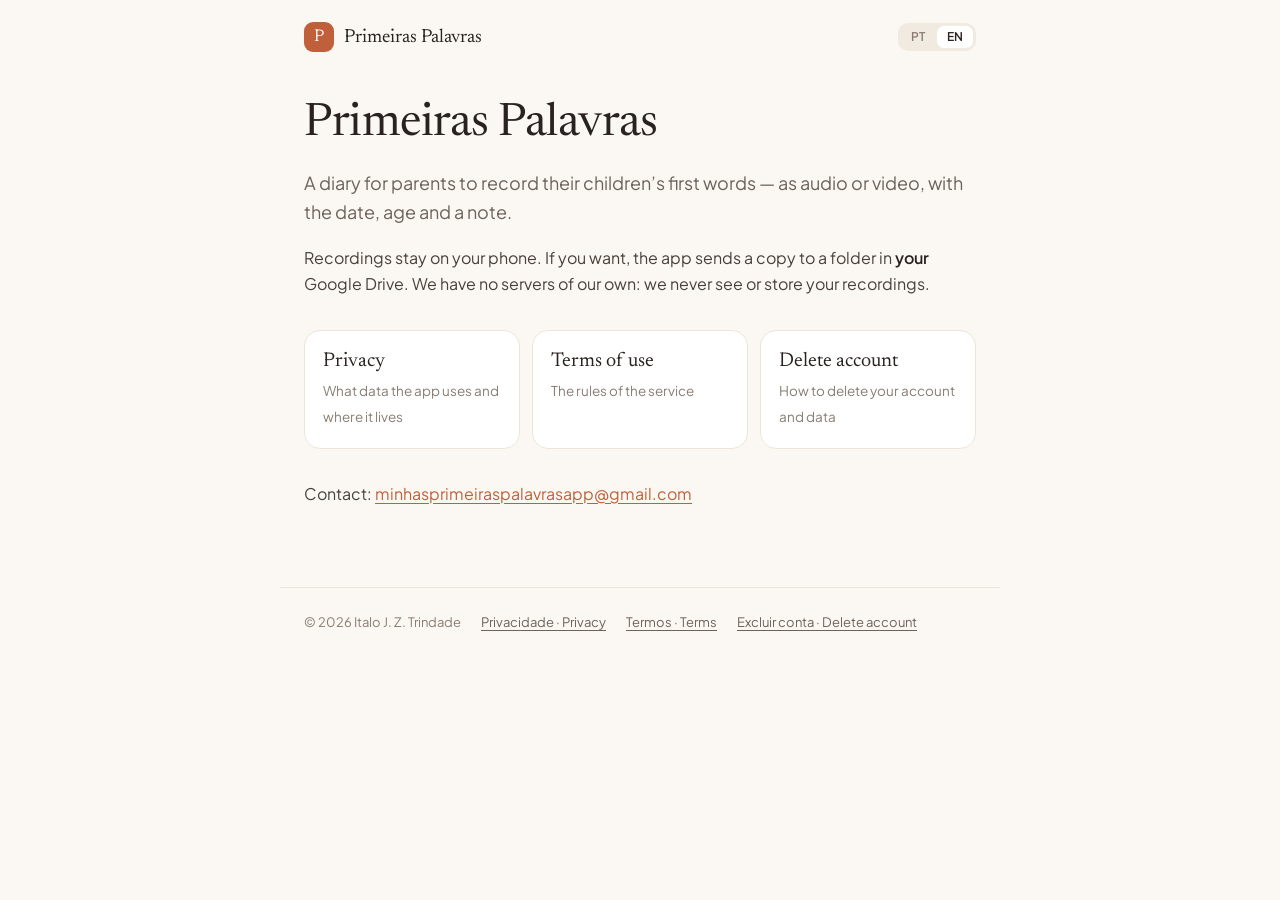
==== index.html @ 88c49930 "Add files via upload" ====
<!doctype html>
<html lang="pt-BR">
<head>
<meta charset="utf-8">
<meta name="viewport" content="width=device-width, initial-scale=1">
<title>Primeiras Palavras</title>
<meta name="description" content="Grave e guarde as primeiras palavras do seu filho, com áudio e vídeo, no seu próprio Google Drive.">
<link rel="stylesheet" href="style.css">
</head>
<body>
<header class="top">
  <a class="brand" href="./"><span class="mark">P</span>Primeiras Palavras</a>
  <div class="lang"><button data-l="pt">PT</button><button data-l="en">EN</button></div>
</header>

<main>
  <div lang="pt-BR">
    <h1>Primeiras Palavras</h1>
    <p class="lead">Um diário para pais gravarem as primeiras palavras dos filhos — em áudio ou vídeo, com a data, a idade e uma observação.</p>
    <p>As gravações ficam no seu celular. Se quiser, o app envia uma cópia para uma pasta no <strong>seu</strong> Google Drive. Não temos servidor próprio: nunca vemos nem guardamos suas gravações.</p>
    <div class="cards">
      <a href="privacidade.html"><b>Privacidade</b><span>Que dados o app usa e onde eles ficam</span></a>
      <a href="termos.html"><b>Termos de uso</b><span>As regras do serviço</span></a>
      <a href="excluir-conta.html"><b>Excluir conta</b><span>Como apagar sua conta e seus dados</span></a>
    </div>
    <p>Contato: <a data-fill="email"></a></p>
  </div>

  <div lang="en">
    <h1>Primeiras Palavras</h1>
    <p class="lead">A diary for parents to record their children’s first words — as audio or video, with the date, age and a note.</p>
    <p>Recordings stay on your phone. If you want, the app sends a copy to a folder in <strong>your</strong> Google Drive. We have no servers of our own: we never see or store your recordings.</p>
    <div class="cards">
      <a href="privacidade.html"><b>Privacy</b><span>What data the app uses and where it lives</span></a>
      <a href="termos.html"><b>Terms of use</b><span>The rules of the service</span></a>
      <a href="excluir-conta.html"><b>Delete account</b><span>How to delete your account and data</span></a>
    </div>
    <p>Contact: <a data-fill="email"></a></p>
  </div>
</main>

<footer>
  <span>© 2026 <span data-fill="owner"></span></span>
  <a href="privacidade.html">Privacidade · Privacy</a>
  <a href="termos.html">Termos · Terms</a>
  <a href="excluir-conta.html">Excluir conta · Delete account</a>
</footer>
<script src="site.js"></script>
</body>
</html>
---- style.css ----
@import url('https://fonts.googleapis.com/css2?family=Newsreader:ital,opsz,wght@0,6..72,400;1,6..72,400&family=Plus+Jakarta+Sans:wght@400;600&display=swap');

:root {
  --bg: #FBF8F4; --surface: #fff; --sunken: #F1EAE1; --line: #EDE5DA;
  --ink: #2A2220; --ink2: #4A403B; --muted: #6E625B; --faint: #8A7C73;
  --accent: #C0603A; --red: #B4462C;
}
* { box-sizing: border-box; }
html { -webkit-text-size-adjust: 100%; }
body { margin: 0; background: var(--bg); color: var(--ink2);
  font: 16px/1.65 'Plus Jakarta Sans', system-ui, sans-serif; }
a { color: var(--accent); text-underline-offset: 3px; }
a:hover { color: var(--ink); }

body[data-lang="pt"] [lang="en"], body[data-lang="en"] [lang="pt-BR"] { display: none; }

.top { max-width: 720px; margin: 0 auto; padding: 22px 24px 0;
  display: flex; align-items: center; justify-content: space-between; gap: 16px; }
.brand { display: flex; align-items: center; gap: 10px; text-decoration: none; color: var(--ink);
  font: 400 19px/1 'Newsreader', serif; }
.mark { width: 30px; height: 30px; border-radius: 9px; background: var(--accent); color: var(--bg);
  display: grid; place-items: center; font: 400 17px/1 'Newsreader', serif; }
.lang { display: flex; gap: 2px; padding: 3px; border-radius: 10px; background: var(--sunken); }
.lang button { border: 0; background: none; padding: 5px 10px; border-radius: 7px; cursor: pointer;
  font: 600 12px/1 'Plus Jakarta Sans', sans-serif; color: var(--faint); }
.lang button[aria-pressed="true"] { background: var(--surface); color: var(--ink); }

main { max-width: 720px; margin: 0 auto; padding: 48px 24px 64px; }
h1 { font: 400 clamp(34px, 6vw, 46px)/1.08 'Newsreader', serif; color: var(--ink);
  letter-spacing: -0.01em; margin: 0 0 12px; text-wrap: balance; }
.meta { color: var(--faint); font-size: 13px; margin: 0 0 36px; }
h2 { font: 400 25px/1.25 'Newsreader', serif; color: var(--ink); margin: 44px 0 10px; }
h3 { font-weight: 600; font-size: 15px; color: var(--ink); margin: 24px 0 6px; }
p, li { text-wrap: pretty; }
ul, ol { padding-left: 22px; }
li { margin: 6px 0; }
strong { color: var(--ink); font-weight: 600; }
.lead { font-size: 18px; color: var(--muted); }

.box { background: var(--surface); border: 1px solid var(--line); border-radius: 18px;
  padding: 20px 22px; margin: 24px 0; }
.box > :first-child { margin-top: 0; } .box > :last-child { margin-bottom: 0; }
.box.warn { border-color: rgba(180,70,44,.25); }
.box.warn strong { color: var(--red); }
table { width: 100%; border-collapse: collapse; font-size: 14.5px; margin: 16px 0; }
th, td { text-align: left; vertical-align: top; padding: 10px 12px 10px 0; border-bottom: 1px solid var(--line); }
th { font-weight: 600; color: var(--ink); font-size: 12px; letter-spacing: .06em; text-transform: uppercase; }
code { font-size: 13.5px; background: var(--sunken); padding: 1px 6px; border-radius: 5px; }

.cards { display: grid; grid-template-columns: repeat(auto-fit, minmax(200px, 1fr)); gap: 12px; margin: 32px 0; }
.cards a { display: block; text-decoration: none; background: var(--surface); border: 1px solid var(--line);
  border-radius: 16px; padding: 18px; color: var(--ink2); }
.cards a:hover { border-color: var(--accent); }
.cards b { display: block; font: 400 20px/1.2 'Newsreader', serif; color: var(--ink); margin-bottom: 4px; }
.cards span { font-size: 13.5px; color: var(--faint); }

footer { max-width: 720px; margin: 0 auto; padding: 24px 24px 48px; border-top: 1px solid var(--line);
  display: flex; flex-wrap: wrap; gap: 8px 20px; font-size: 13px; color: var(--faint); }
footer a { color: var(--muted); }
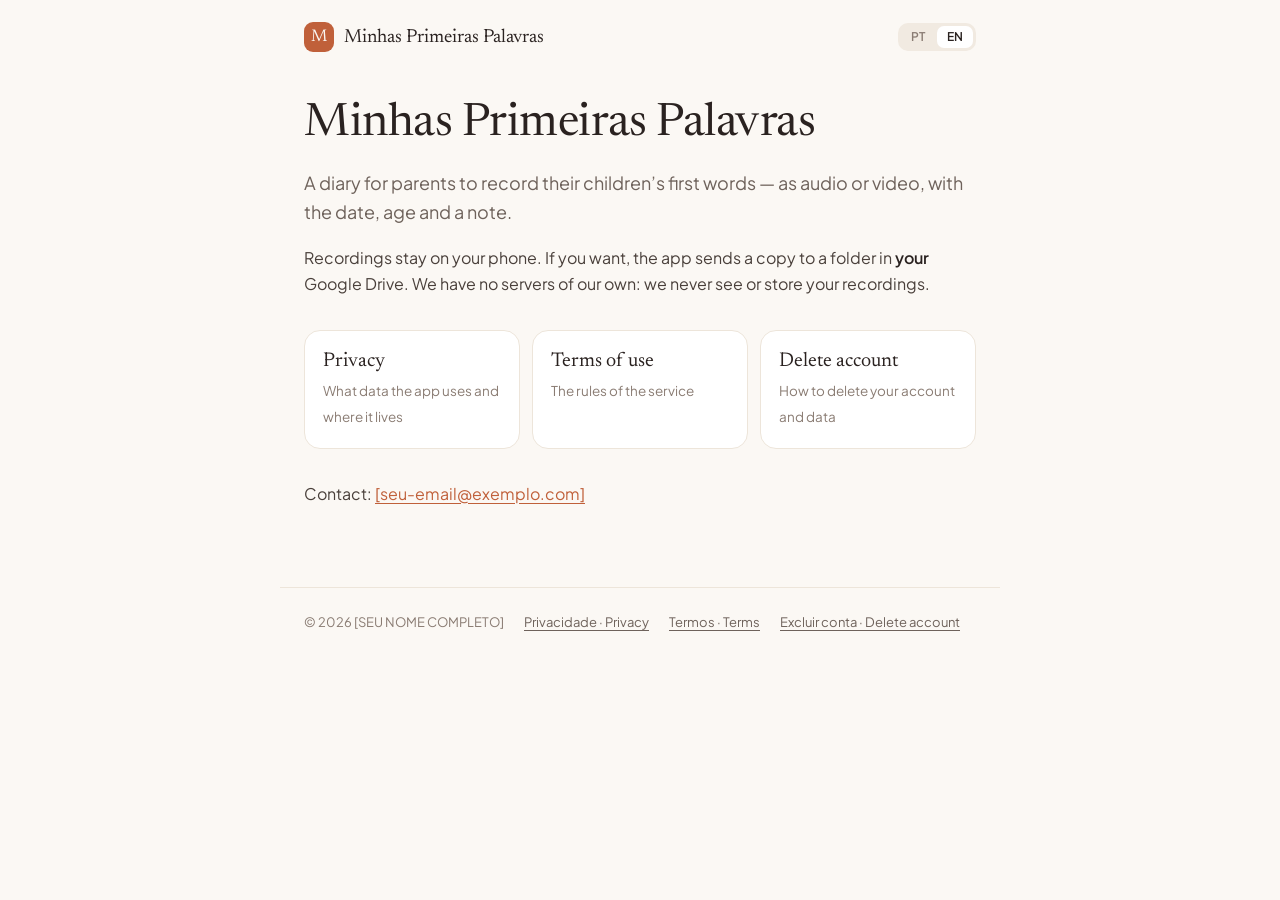
==== commit 5542ba04: "atualização das informações e nome do app" ====
--- a/index.html
+++ b/index.html
@@ -3,19 +3,19 @@
 <head>
 <meta charset="utf-8">
 <meta name="viewport" content="width=device-width, initial-scale=1">
-<title>Primeiras Palavras</title>
+<title>Minhas Primeiras Palavras</title>
 <meta name="description" content="Grave e guarde as primeiras palavras do seu filho, com áudio e vídeo, no seu próprio Google Drive.">
 <link rel="stylesheet" href="style.css">
 </head>
 <body>
 <header class="top">
-  <a class="brand" href="./"><span class="mark">P</span>Primeiras Palavras</a>
+  <a class="brand" href="./"><span class="mark">M</span>Minhas Primeiras Palavras</a>
   <div class="lang"><button data-l="pt">PT</button><button data-l="en">EN</button></div>
 </header>
 
 <main>
   <div lang="pt-BR">
-    <h1>Primeiras Palavras</h1>
+    <h1>Minhas Primeiras Palavras</h1>
     <p class="lead">Um diário para pais gravarem as primeiras palavras dos filhos — em áudio ou vídeo, com a data, a idade e uma observação.</p>
     <p>As gravações ficam no seu celular. Se quiser, o app envia uma cópia para uma pasta no <strong>seu</strong> Google Drive. Não temos servidor próprio: nunca vemos nem guardamos suas gravações.</p>
     <div class="cards">
@@ -27,7 +27,7 @@
   </div>
 
   <div lang="en">
-    <h1>Primeiras Palavras</h1>
+    <h1>Minhas Primeiras Palavras</h1>
     <p class="lead">A diary for parents to record their children’s first words — as audio or video, with the date, age and a note.</p>
     <p>Recordings stay on your phone. If you want, the app sends a copy to a folder in <strong>your</strong> Google Drive. We have no servers of our own: we never see or store your recordings.</p>
     <div class="cards">
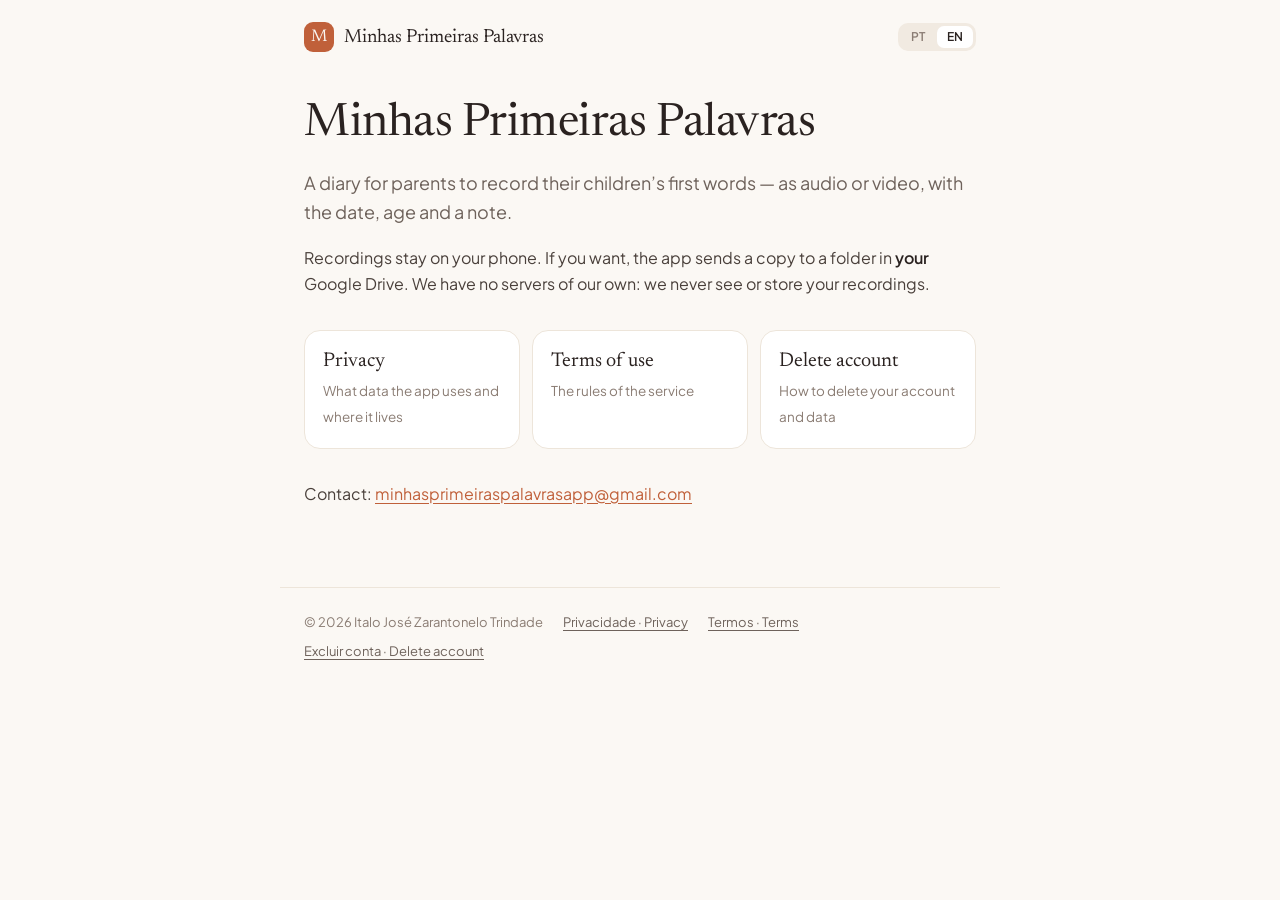
==== commit 9d2244b4: "Add files via upload" ====
--- a/index.html
+++ b/index.html
@@ -23,7 +23,7 @@
       <a href="termos.html"><b>Termos de uso</b><span>As regras do serviço</span></a>
       <a href="excluir-conta.html"><b>Excluir conta</b><span>Como apagar sua conta e seus dados</span></a>
     </div>
-    <p>Contato: <a data-fill="email"></a></p>
+    <p>Contato: <a href="mailto:minhasprimeiraspalavrasapp@gmail.com">minhasprimeiraspalavrasapp@gmail.com</a></p>
   </div>
 
   <div lang="en">
@@ -35,16 +35,16 @@
       <a href="termos.html"><b>Terms of use</b><span>The rules of the service</span></a>
       <a href="excluir-conta.html"><b>Delete account</b><span>How to delete your account and data</span></a>
     </div>
-    <p>Contact: <a data-fill="email"></a></p>
+    <p>Contact: <a href="mailto:minhasprimeiraspalavrasapp@gmail.com">minhasprimeiraspalavrasapp@gmail.com</a></p>
   </div>
 </main>
 
 <footer>
-  <span>© 2026 <span data-fill="owner"></span></span>
+  <span>© 2026 <span>Italo José Zarantonelo Trindade</span></span>
   <a href="privacidade.html">Privacidade · Privacy</a>
   <a href="termos.html">Termos · Terms</a>
   <a href="excluir-conta.html">Excluir conta · Delete account</a>
 </footer>
-<script src="site.js"></script>
+<script src="site.js?v=2"></script>
 </body>
 </html>
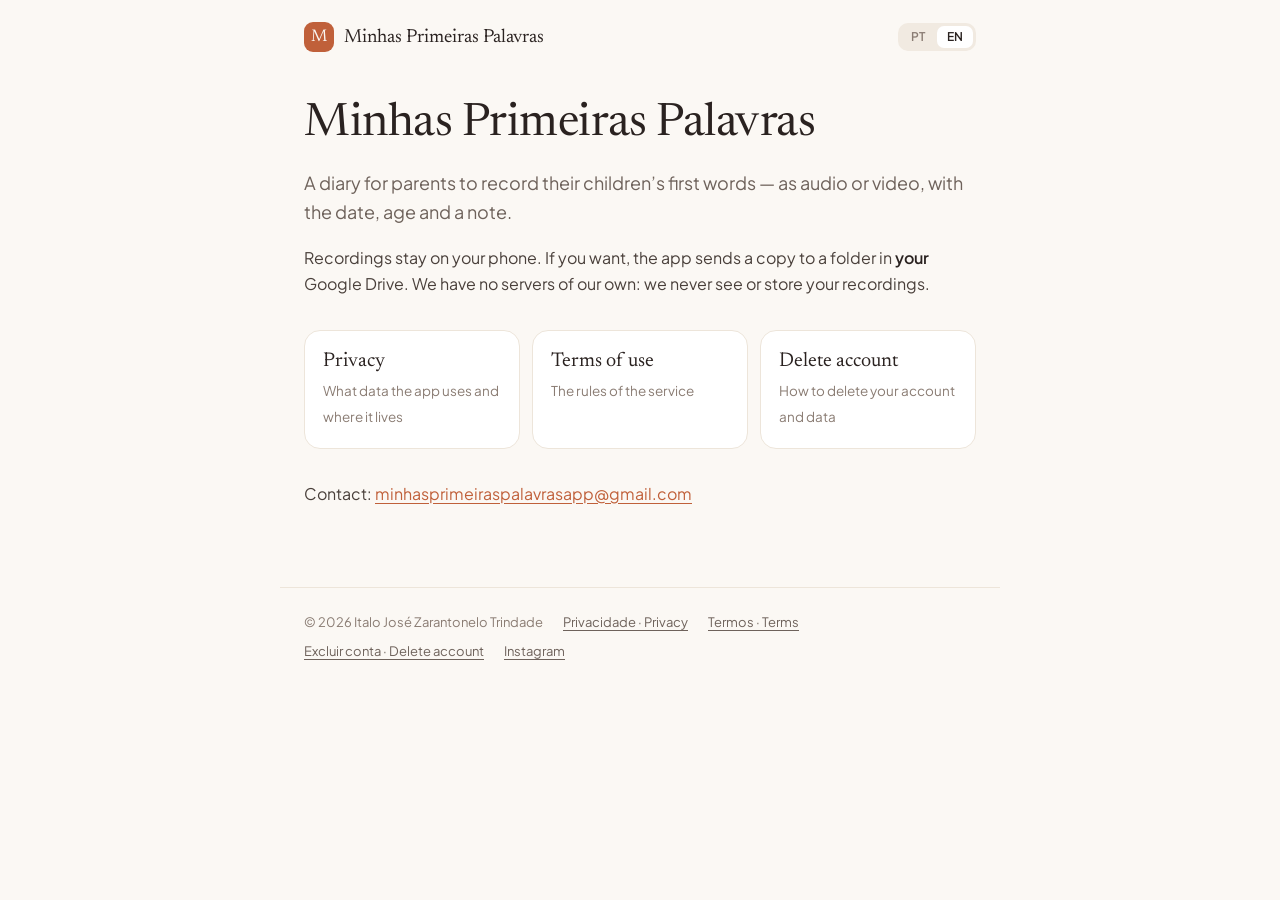
==== commit 74e979cd: "Add files via upload" ====
--- a/index.html
+++ b/index.html
@@ -44,6 +44,7 @@
   <a href="privacidade.html">Privacidade · Privacy</a>
   <a href="termos.html">Termos · Terms</a>
   <a href="excluir-conta.html">Excluir conta · Delete account</a>
+  <a href="https://www.instagram.com/minhasprimeiraspalavrasapp/" target="_blank" rel="noopener">Instagram</a>
 </footer>
 <script src="site.js?v=2"></script>
 </body>
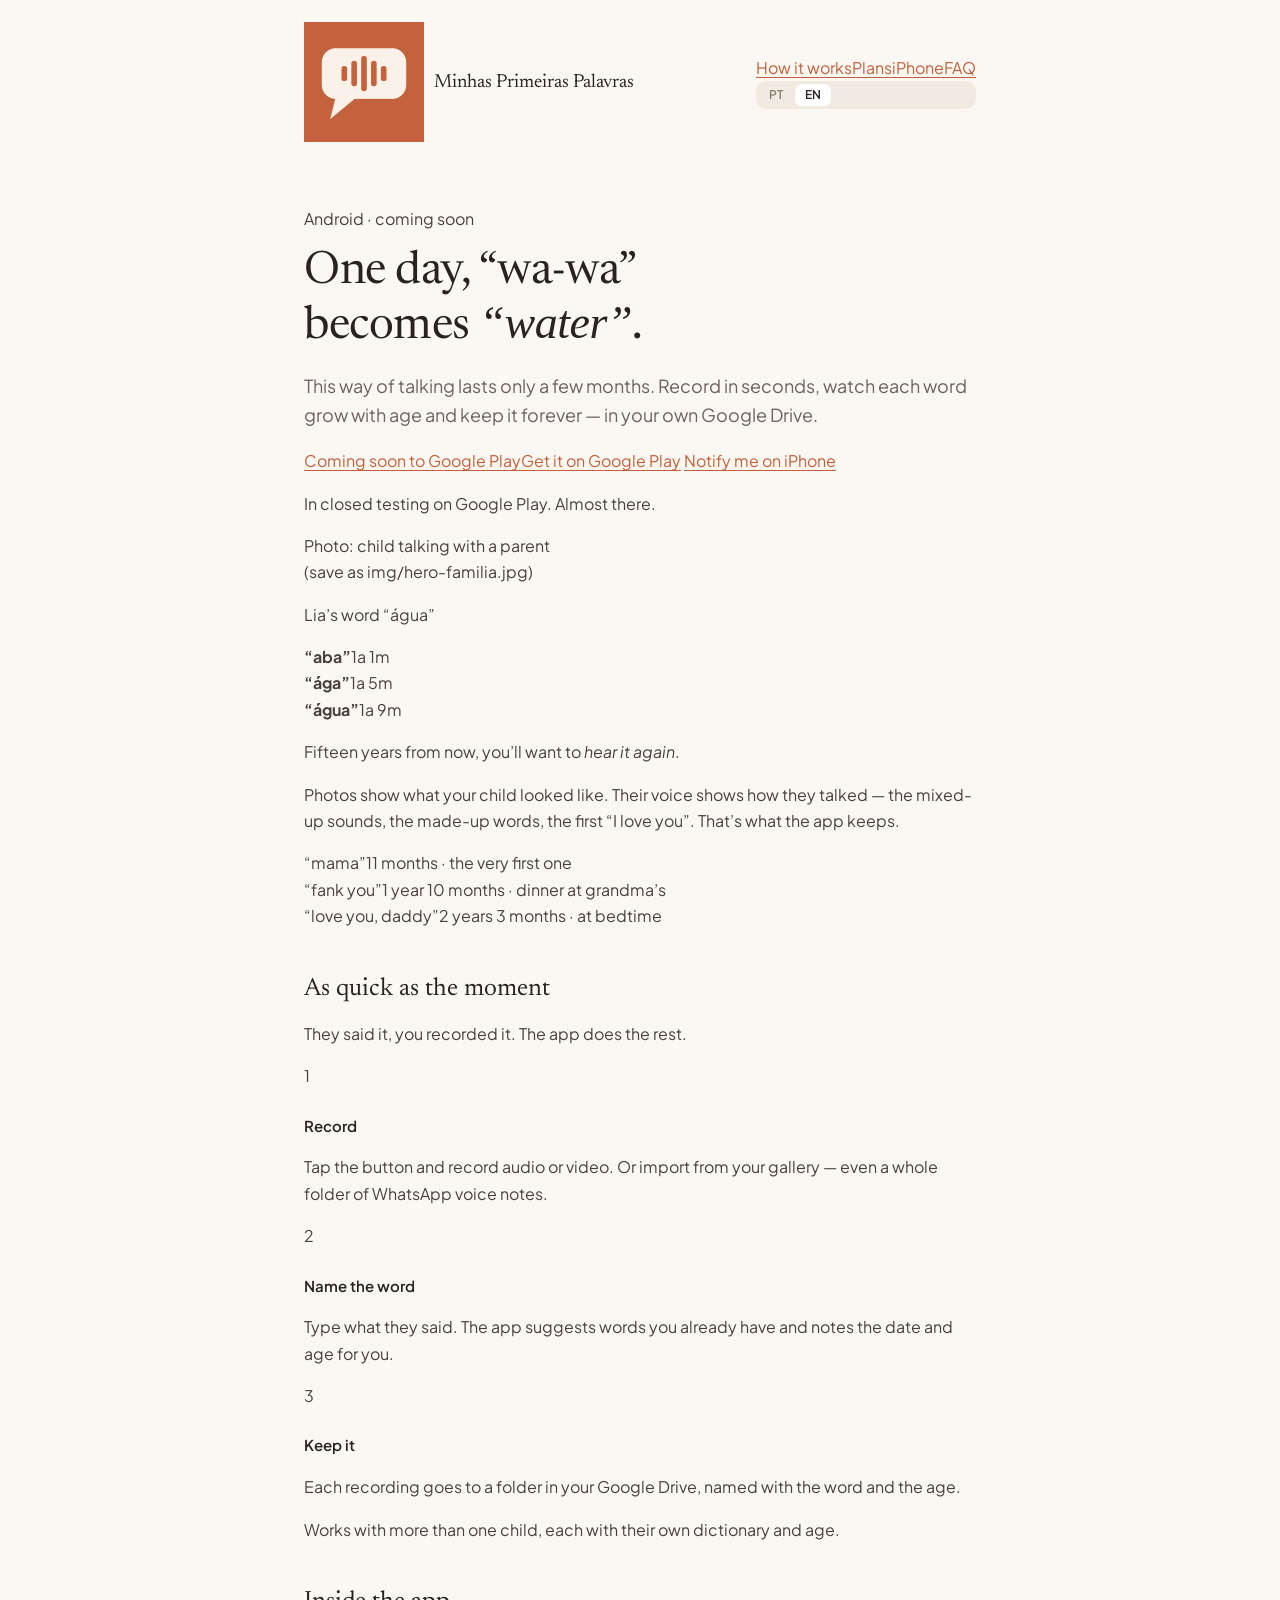
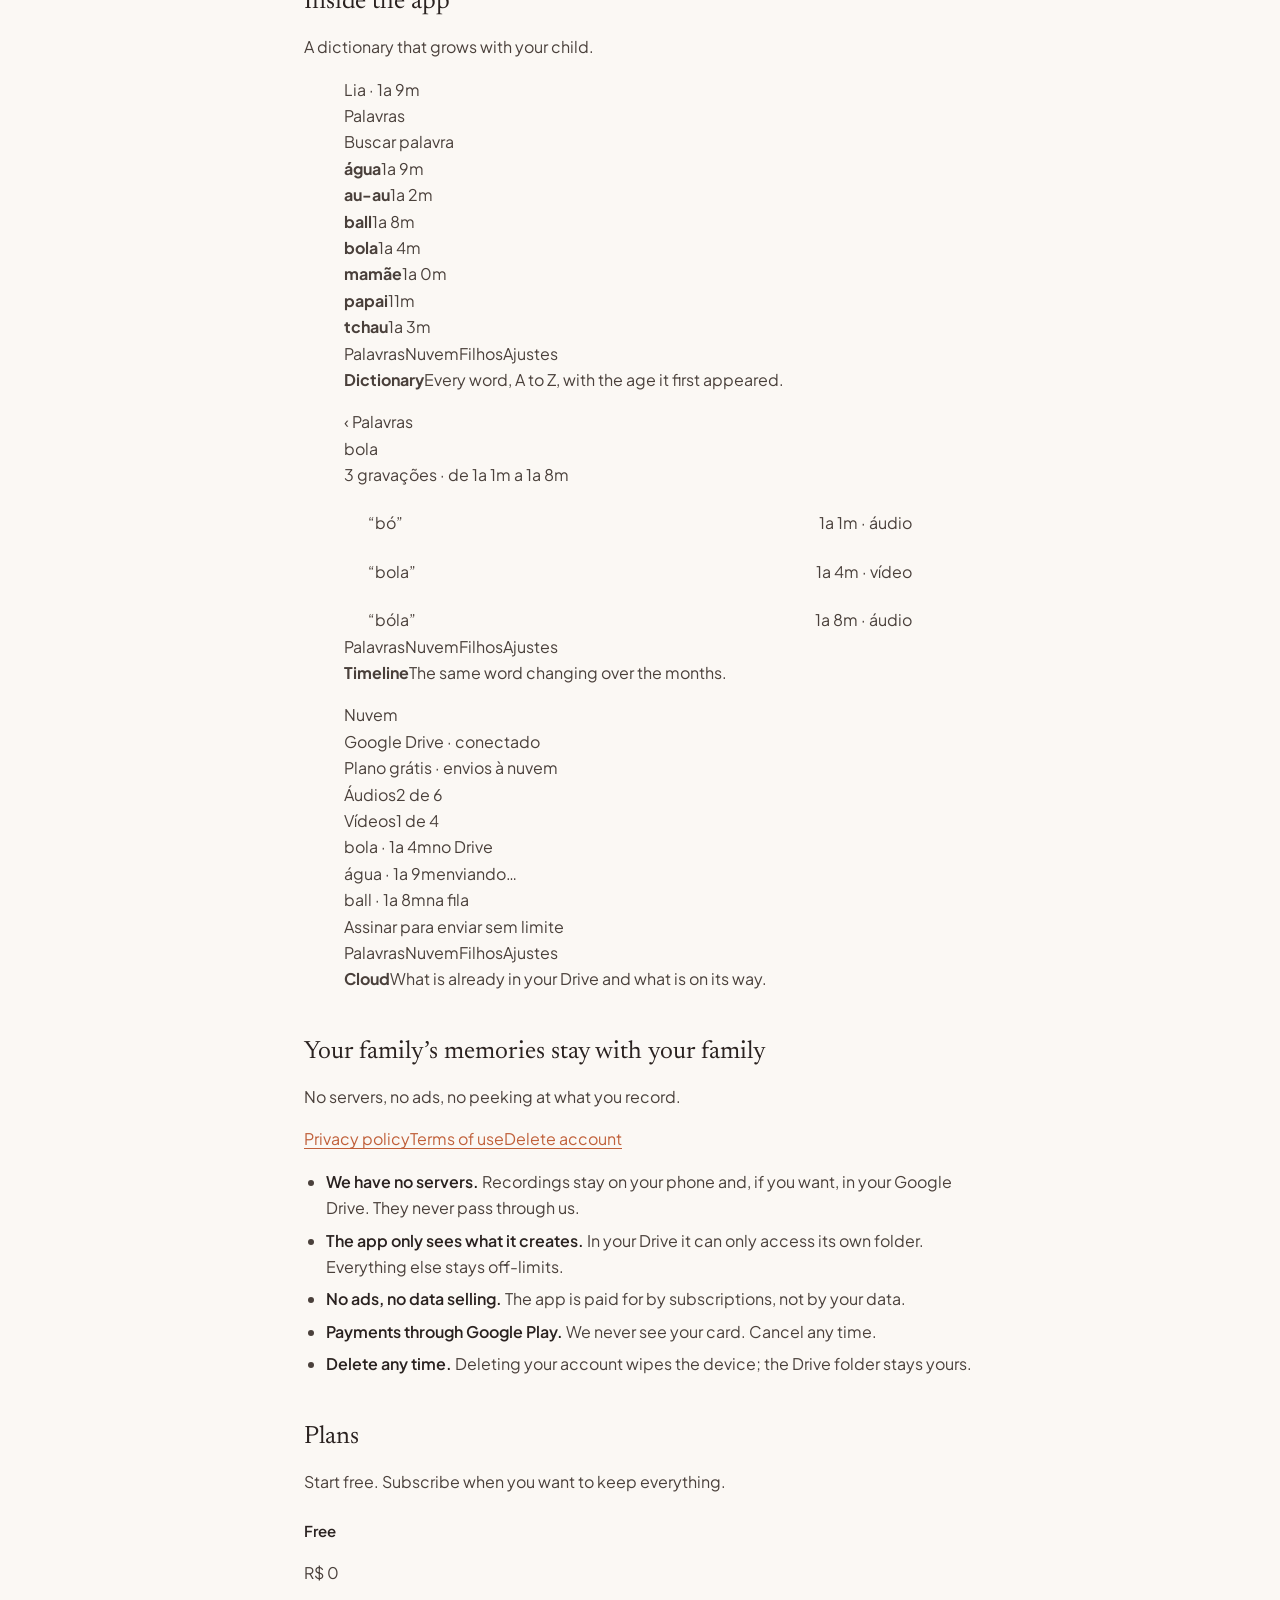
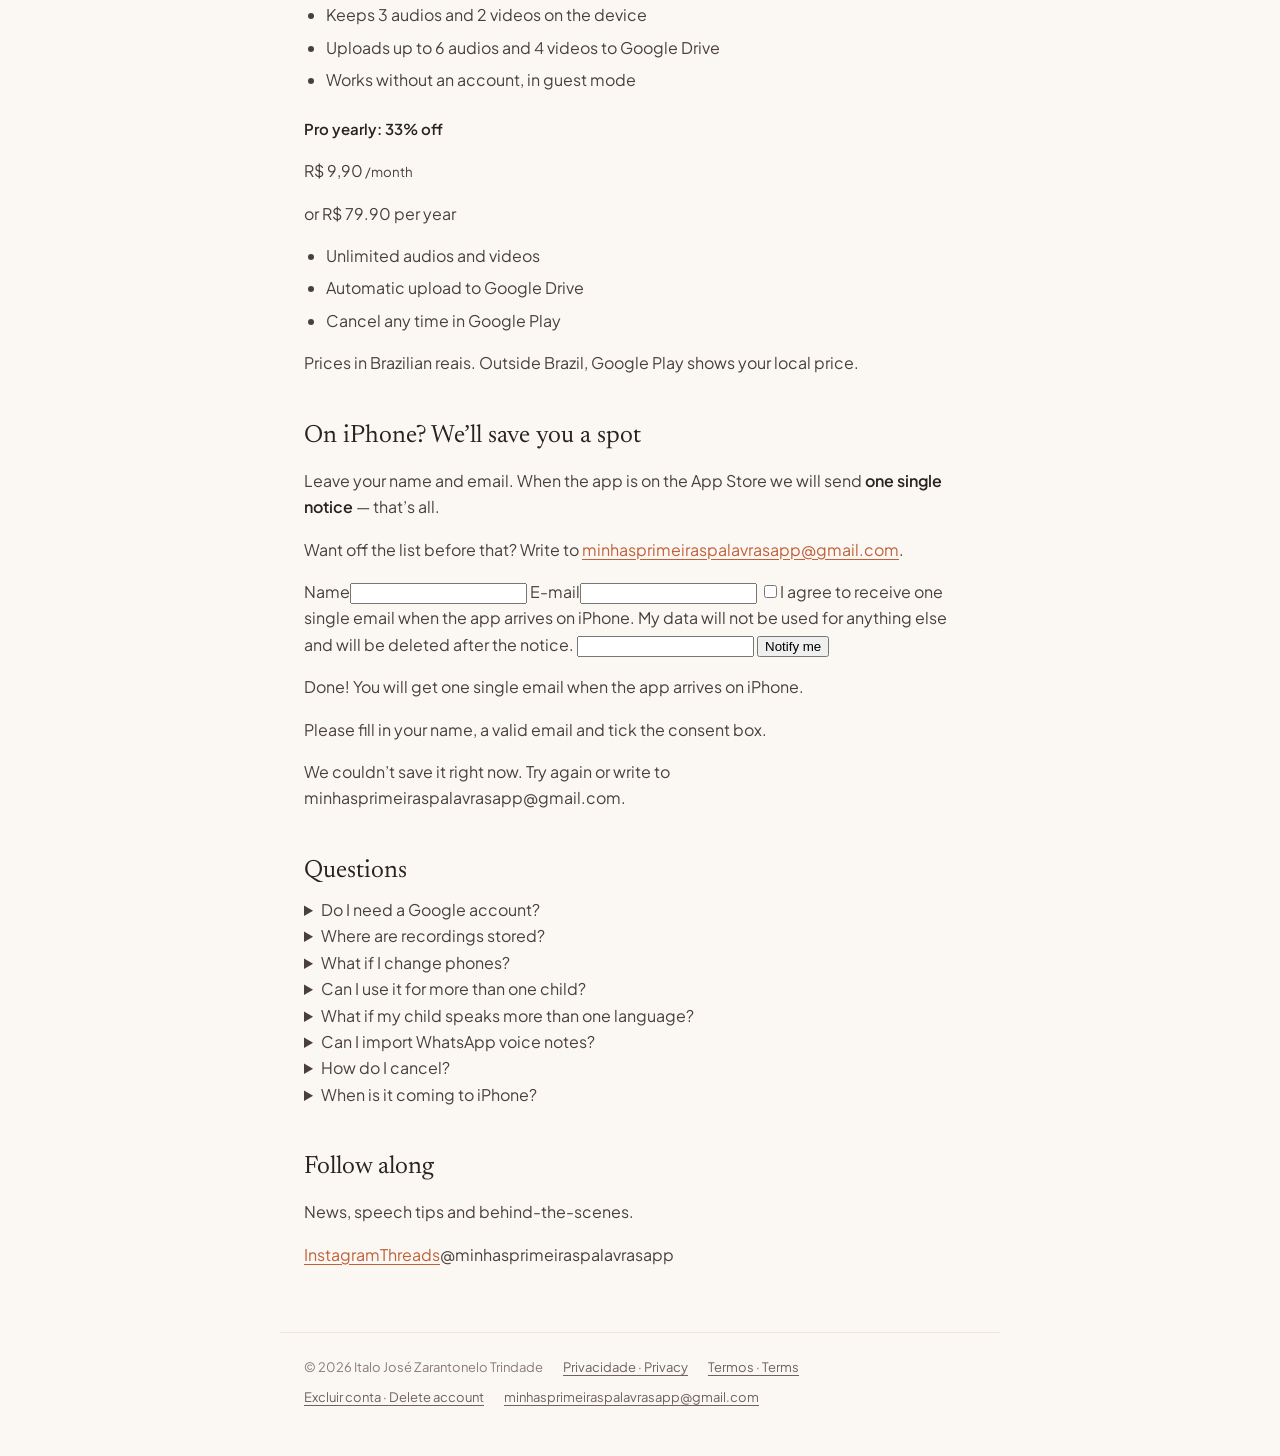
==== commit fe7e592d: "Add files via upload" ====
--- a/index.html
+++ b/index.html
@@ -3,49 +3,152 @@
 <head>
 <meta charset="utf-8">
 <meta name="viewport" content="width=device-width, initial-scale=1">
-<title>Minhas Primeiras Palavras</title>
+<title>Minhas Primeiras Palavras — guarde a voz dessa fase</title>
 <meta name="description" content="Grave e guarde as primeiras palavras do seu filho, com áudio e vídeo, no seu próprio Google Drive.">
+<link rel="canonical" href="https://primeiraspalavrasapp.com.br/">
+<meta property="og:title" content="Minhas Primeiras Palavras — guarde a voz dessa fase">
+<meta property="og:description" content="Grave e guarde as primeiras palavras do seu filho, com áudio e vídeo, no seu próprio Google Drive.">
+<meta property="og:image" content="https://primeiraspalavrasapp.com.br/img/og.png">
+<link rel="icon" href="img/logo.png">
 <link rel="stylesheet" href="style.css">
+<link rel="stylesheet" href="landing.css?v=1">
 </head>
-<body>
+<body class="landing emo">
 <header class="top">
-  <a class="brand" href="./"><span class="mark">M</span>Minhas Primeiras Palavras</a>
-  <div class="lang"><button data-l="pt">PT</button><button data-l="en">EN</button></div>
+  <a class="brand" href="./"><img src="img/logo.png" alt="">Minhas Primeiras Palavras</a>
+  <div class="top-r">
+    <nav class="nav"><a href="#como"><span lang="pt-BR">Como funciona</span><span lang="en">How it works</span></a><a href="#planos"><span lang="pt-BR">Planos</span><span lang="en">Plans</span></a><a href="#ios">iPhone</a><a href="#faq"><span lang="pt-BR">Dúvidas</span><span lang="en">FAQ</span></a></nav>
+    <div class="lang"><button data-l="pt">PT</button><button data-l="en">EN</button></div>
+  </div>
 </header>
-
-<main>
-  <div lang="pt-BR">
-    <h1>Minhas Primeiras Palavras</h1>
-    <p class="lead">Um diário para pais gravarem as primeiras palavras dos filhos — em áudio ou vídeo, com a data, a idade e uma observação.</p>
-    <p>As gravações ficam no seu celular. Se quiser, o app envia uma cópia para uma pasta no <strong>seu</strong> Google Drive. Não temos servidor próprio: nunca vemos nem guardamos suas gravações.</p>
-    <div class="cards">
-      <a href="privacidade.html"><b>Privacidade</b><span>Que dados o app usa e onde eles ficam</span></a>
-      <a href="termos.html"><b>Termos de uso</b><span>As regras do serviço</span></a>
-      <a href="excluir-conta.html"><b>Excluir conta</b><span>Como apagar sua conta e seus dados</span></a>
+<main class="lp">
+<section class="wrap hero">
+  <div>
+    <p lang="pt-BR" class="eyebrow">Android · em breve</p><p lang="en" class="eyebrow">Android · coming soon</p>
+    <h1 lang="pt-BR">Um dia, “aba” vira <em>“água”</em>.</h1><h1 lang="en">One day, “wa-wa” becomes <em>“water”</em>.</h1>
+    <p lang="pt-BR" class="lead">Esse jeitinho de falar dura poucos meses. Grave em segundos, veja cada palavra crescer com a idade e guarde para sempre — no seu próprio Google Drive.</p><p lang="en" class="lead">This way of talking lasts only a few months. Record in seconds, watch each word grow with age and keep it forever — in your own Google Drive.</p>
+    <div class="ctas">
+  <a class="btn pri play" data-play href="#ios"><span class="soon"><span lang="pt-BR">Em breve no Google Play</span><span lang="en">Coming soon to Google Play</span></span><span class="live"><span lang="pt-BR">Baixar no Google Play</span><span lang="en">Get it on Google Play</span></span></a>
+  <a class="btn sec" href="#ios"><span lang="pt-BR">Avise-me no iPhone</span><span lang="en">Notify me on iPhone</span></a>
+</div>
+<p class="note soon"><span lang="pt-BR">Em teste fechado no Google Play. Falta pouco.</span><span lang="en">In closed testing on Google Play. Almost there.</span></p>
+  </div>
+  <div class="hero-photo">
+    <div class="photo"><img data-src="img/hero-familia.jpg" alt="" onerror="this.remove()"><span><span lang="pt-BR">Foto: criança falando com a mãe ou o pai<br>(salve como img/hero-familia.jpg)</span><span lang="en">Photo: child talking with a parent<br>(save as img/hero-familia.jpg)</span></span></div>
+    <div class="evo">
+      <p lang="pt-BR" class="evo-h">A palavra “água” de Lia</p><p lang="en" class="evo-h">Lia’s word “água”</p>
+      <div class="evo-row"><b>“aba”</b><span>1a 1m</span><i class="wv"><b style="height:30%"></b><b style="height:70%"></b><b style="height:45%"></b><b style="height:90%"></b><b style="height:50%"></b><b style="height:30%"></b><b style="height:60%"></b><b style="height:25%"></b></i></div>
+      <div class="evo-row"><b>“ága”</b><span>1a 5m</span><i class="wv"><b style="height:45%"></b><b style="height:80%"></b><b style="height:60%"></b><b style="height:95%"></b><b style="height:70%"></b><b style="height:40%"></b><b style="height:55%"></b><b style="height:35%"></b></i></div>
+      <div class="evo-row"><b>“água”</b><span>1a 9m</span><i class="wv"><b style="height:55%"></b><b style="height:90%"></b><b style="height:70%"></b><b style="height:100%"></b><b style="height:80%"></b><b style="height:60%"></b><b style="height:75%"></b><b style="height:45%"></b></i></div>
     </div>
-    <p>Contato: <a href="mailto:minhasprimeiraspalavrasapp@gmail.com">minhasprimeiraspalavrasapp@gmail.com</a></p>
   </div>
-
-  <div lang="en">
-    <h1>Minhas Primeiras Palavras</h1>
-    <p class="lead">A diary for parents to record their children’s first words — as audio or video, with the date, age and a note.</p>
-    <p>Recordings stay on your phone. If you want, the app sends a copy to a folder in <strong>your</strong> Google Drive. We have no servers of our own: we never see or store your recordings.</p>
-    <div class="cards">
-      <a href="privacidade.html"><b>Privacy</b><span>What data the app uses and where it lives</span></a>
-      <a href="termos.html"><b>Terms of use</b><span>The rules of the service</span></a>
-      <a href="excluir-conta.html"><b>Delete account</b><span>How to delete your account and data</span></a>
+</section>
+<section class="band statement"><div class="wrap">
+  <p lang="pt-BR" class="big">Daqui a 15 anos, você vai querer <em>ouvir de novo</em>.</p><p lang="en" class="big">Fifteen years from now, you’ll want to <em>hear it again</em>.</p>
+  <p lang="pt-BR">Fotos mostram como seu filho era. A voz mostra como ele falava — o “R” trocado, o “brigado”, o primeiro “te amo”. É isso que o app guarda.</p><p lang="en">Photos show what your child looked like. Their voice shows how they talked — the mixed-up sounds, the made-up words, the first “I love you”. That’s what the app keeps.</p>
+  <div class="moments">
+    <div class="moment"><q><span lang="pt-BR">mamã</span><span lang="en">mama</span></q><span lang="pt-BR">11 meses · a primeira de todas</span><span lang="en">11 months · the very first one</span></div>
+    <div class="moment"><q><span lang="pt-BR">bigado</span><span lang="en">fank you</span></q><span lang="pt-BR">1 ano e 10 meses · no jantar com a vó</span><span lang="en">1 year 10 months · dinner at grandma’s</span></div>
+    <div class="moment"><q><span lang="pt-BR">te amo, papai</span><span lang="en">love you, daddy</span></q><span lang="pt-BR">2 anos e 3 meses · antes de dormir</span><span lang="en">2 years 3 months · at bedtime</span></div>
+  </div>
+</div></section>
+<section class="s" id="como"><div class="wrap">
+  <h2 lang="pt-BR">Tão rápido quanto o momento</h2><h2 lang="en">As quick as the moment</h2><p lang="pt-BR" class="sub">Ela falou, você gravou. O resto o app organiza.</p><p lang="en" class="sub">They said it, you recorded it. The app does the rest.</p>
+  <div class="steps">
+    <div class="step"><span class="n">1</span><h3 lang="pt-BR">Grave</h3><h3 lang="en">Record</h3><p lang="pt-BR">Toque no botão e grave em áudio ou vídeo. Ou importe da galeria — e até uma pasta inteira de áudios do WhatsApp.</p><p lang="en">Tap the button and record audio or video. Or import from your gallery — even a whole folder of WhatsApp voice notes.</p></div>
+    <div class="step"><span class="n">2</span><h3 lang="pt-BR">Diga a palavra</h3><h3 lang="en">Name the word</h3><p lang="pt-BR">Escreva o que ela falou. O app sugere as palavras já cadastradas e anota sozinho a data e a idade.</p><p lang="en">Type what they said. The app suggests words you already have and notes the date and age for you.</p></div>
+    <div class="step"><span class="n">3</span><h3 lang="pt-BR">Guarde</h3><h3 lang="en">Keep it</h3><p lang="pt-BR">Cada gravação vai para uma pasta no seu Google Drive, com o nome da palavra e a idade no arquivo.</p><p lang="en">Each recording goes to a folder in your Google Drive, named with the word and the age.</p></div>
+  </div>
+  <p lang="pt-BR" class="after">Funciona com mais de um filho, cada um com o próprio dicionário e a própria idade.</p><p lang="en" class="after">Works with more than one child, each with their own dictionary and age.</p>
+</div></section>
+<section class="s band"><div class="wrap">
+  <h2 lang="pt-BR">Por dentro do app</h2><h2 lang="en">Inside the app</h2>
+  <p lang="pt-BR" class="sub">Um dicionário que cresce junto com a criança.</p><p lang="en" class="sub">A dictionary that grows with your child.</p>
+  <div class="phones">
+    <figure><div class="phone"><div class="scr"><img class="real" data-src="img/tela-dicionario.png" alt="" onerror="this.remove()"><div class="m-s">Lia · 1a 9m</div><div class="m-h">Palavras</div><div class="m-search">Buscar palavra</div><div><div class="m-row"><b>água</b><span class="m-age">1a 9m</span></div><div class="m-row"><b>au-au</b><span class="m-age">1a 2m</span></div><div class="m-row"><b>ball</b><span class="m-age">1a 8m</span></div><div class="m-row"><b>bola</b><span class="m-age">1a 4m</span></div><div class="m-row"><b>mamãe</b><span class="m-age">1a 0m</span></div><div class="m-row"><b>papai</b><span class="m-age">11m</span></div><div class="m-row"><b>tchau</b><span class="m-age">1a 3m</span></div></div><div class="m-tab"><span class="on">Palavras</span><span>Nuvem</span><i class="m-rec"></i><span>Filhos</span><span>Ajustes</span></div></div></div><figcaption><b lang="pt-BR">Dicionário</b><b lang="en">Dictionary</b><span lang="pt-BR">Todas as palavras, de A a Z, com a idade da primeira vez.</span><span lang="en">Every word, A to Z, with the age it first appeared.</span></figcaption></figure>
+    <figure><div class="phone"><div class="scr"><img class="real" data-src="img/tela-palavra.png" alt="" onerror="this.remove()"><div class="m-s">‹ Palavras</div><div class="m-h">bola</div><div class="m-s">3 gravações · de 1a 1m a 1a 8m</div>
+<div class="m-card"><div class="top"><q>bó</q><span class="m-age">1a 1m · áudio</span></div><i class="wv"><b style="height:30%"></b><b style="height:60%"></b><b style="height:90%"></b><b style="height:55%"></b><b style="height:35%"></b><b style="height:70%"></b><b style="height:40%"></b><b style="height:20%"></b><b style="height:50%"></b><b style="height:30%"></b></i></div>
+<div class="m-card"><div class="top"><q>bola</q><span class="m-age">1a 4m · vídeo</span></div><div class="m-vid"></div></div>
+<div class="m-card"><div class="top"><q>bóla</q><span class="m-age">1a 8m · áudio</span></div><i class="wv"><b style="height:40%"></b><b style="height:75%"></b><b style="height:55%"></b><b style="height:95%"></b><b style="height:60%"></b><b style="height:80%"></b><b style="height:45%"></b><b style="height:65%"></b><b style="height:35%"></b><b style="height:25%"></b></i></div><div class="m-tab"><span class="on">Palavras</span><span>Nuvem</span><i class="m-rec"></i><span>Filhos</span><span>Ajustes</span></div></div></div><figcaption><b lang="pt-BR">Linha do tempo</b><b lang="en">Timeline</b><span lang="pt-BR">A mesma palavra mudando com os meses.</span><span lang="en">The same word changing over the months.</span></figcaption></figure>
+    <figure><div class="phone"><div class="scr"><img class="real" data-src="img/tela-nuvem.png" alt="" onerror="this.remove()"><div class="m-h">Nuvem</div><span class="m-pill">Google Drive · conectado</span>
+<div class="m-q"><div class="m-s">Plano grátis · envios à nuvem</div><div class="m-lbl"><span>Áudios</span><span>2 de 6</span></div><div class="m-bar"><i style="width:33%"></i></div><div class="m-lbl"><span>Vídeos</span><span>1 de 4</span></div><div class="m-bar"><i style="width:25%"></i></div></div>
+<div><div class="m-file"><span>bola · 1a 4m</span><span class="m-ok">no Drive</span></div><div class="m-file"><span>água · 1a 9m</span><span>enviando…</span></div><div class="m-file"><span>ball · 1a 8m</span><span>na fila</span></div></div>
+<div class="m-cta">Assinar para enviar sem limite</div><div class="m-tab"><span>Palavras</span><span class="on">Nuvem</span><i class="m-rec"></i><span>Filhos</span><span>Ajustes</span></div></div></div><figcaption><b lang="pt-BR">Nuvem</b><b lang="en">Cloud</b><span lang="pt-BR">O que já está no seu Drive e o que ainda vai.</span><span lang="en">What is already in your Drive and what is on its way.</span></figcaption></figure>
+  </div>
+</div></section>
+<section class="s" id="transparencia"><div class="wrap trust">
+  <div><h2 lang="pt-BR">As memórias da sua família ficam com a sua família</h2><h2 lang="en">Your family’s memories stay with your family</h2><p lang="pt-BR" class="sub">Sem servidor, sem anúncios, sem olhar o que você grava.</p><p lang="en" class="sub">No servers, no ads, no peeking at what you record.</p>
+  <p class="links"><a href="privacidade.html"><span lang="pt-BR">Política de privacidade</span><span lang="en">Privacy policy</span></a><a href="termos.html"><span lang="pt-BR">Termos de uso</span><span lang="en">Terms of use</span></a><a href="excluir-conta.html"><span lang="pt-BR">Excluir conta</span><span lang="en">Delete account</span></a></p></div>
+  <ul class="checks">
+    <li><div lang="pt-BR"><strong>Não temos servidor.</strong> As gravações ficam no seu celular e, se você quiser, no seu Google Drive. Nunca passam por nós.</div><div lang="en"><strong>We have no servers.</strong> Recordings stay on your phone and, if you want, in your Google Drive. They never pass through us.</div></li>
+    <li><div lang="pt-BR"><strong>O app só enxerga o que ele cria.</strong> No seu Drive, ele acessa apenas a própria pasta. Suas outras pastas e arquivos ficam de fora.</div><div lang="en"><strong>The app only sees what it creates.</strong> In your Drive it can only access its own folder. Everything else stays off-limits.</div></li>
+    <li><div lang="pt-BR"><strong>Sem anúncios e sem venda de dados.</strong> O app se paga pela assinatura, não pelos seus dados.</div><div lang="en"><strong>No ads, no data selling.</strong> The app is paid for by subscriptions, not by your data.</div></li>
+    <li><div lang="pt-BR"><strong>Pagamento pelo Google Play.</strong> Não vemos nem guardamos seu cartão. Cancele quando quiser.</div><div lang="en"><strong>Payments through Google Play.</strong> We never see your card. Cancel any time.</div></li>
+    <li><div lang="pt-BR"><strong>Apague quando quiser.</strong> Excluir a conta remove tudo do aparelho; a pasta no Drive continua sua.</div><div lang="en"><strong>Delete any time.</strong> Deleting your account wipes the device; the Drive folder stays yours.</div></li>
+  </ul>
+</div></section>
+<section class="s band" id="planos"><div class="wrap">
+  <h2 lang="pt-BR">Planos</h2><h2 lang="en">Plans</h2>
+  <p lang="pt-BR" class="sub">Comece de graça. Assine quando quiser guardar tudo.</p><p lang="en" class="sub">Start free. Subscribe when you want to keep everything.</p>
+  <div class="plans">
+    <div class="plan"><h3 lang="pt-BR">Grátis</h3><h3 lang="en">Free</h3><p class="price">R$ 0</p>
+      <ul class="checks sm"><li><div lang="pt-BR">Guarda 3 áudios e 2 vídeos no aparelho</div><div lang="en">Keeps 3 audios and 2 videos on the device</div></li><li><div lang="pt-BR">Envia até 6 áudios e 4 vídeos ao Google Drive</div><div lang="en">Uploads up to 6 audios and 4 videos to Google Drive</div></li><li><div lang="pt-BR">Dá para usar sem conta, no modo convidado</div><div lang="en">Works without an account, in guest mode</div></li></ul></div>
+    <div class="plan pro"><h3>Pro <span class="tag"><span lang="pt-BR">anual: 33% a menos</span><span lang="en">yearly: 33% off</span></span></h3><p class="price">R$ 9,90<small><span lang="pt-BR"> /mês</span><span lang="en"> /month</span></small></p><p class="alt"><span lang="pt-BR">ou R$ 79,90 por ano</span><span lang="en">or R$ 79.90 per year</span></p>
+      <ul class="checks sm"><li><div lang="pt-BR">Áudios e vídeos sem limite</div><div lang="en">Unlimited audios and videos</div></li><li><div lang="pt-BR">Envio automático para o Google Drive</div><div lang="en">Automatic upload to Google Drive</div></li><li><div lang="pt-BR">Cancele quando quiser pela Google Play</div><div lang="en">Cancel any time in Google Play</div></li></ul></div>
+  </div>
+  <p lang="pt-BR" class="note after">Preços em reais. Fora do Brasil, o Google Play mostra o valor na sua moeda.</p><p lang="en" class="note after">Prices in Brazilian reais. Outside Brazil, Google Play shows your local price.</p>
+</div></section>
+<section class="s" id="ios"><div class="wrap ios">
+  <div><h2 lang="pt-BR">Tem iPhone? Guardamos um lugar para você</h2><h2 lang="en">On iPhone? We’ll save you a spot</h2>
+    <p lang="pt-BR" class="sub">Deixe seu nome e e-mail. Quando o app estiver na App Store, mandamos <strong>um único aviso</strong> — e só.</p><p lang="en" class="sub">Leave your name and email. When the app is on the App Store we will send <strong>one single notice</strong> — that’s all.</p>
+    <p lang="pt-BR" class="note">Quer tirar seu nome da lista antes disso? Escreva para <a href="mailto:minhasprimeiraspalavrasapp@gmail.com">minhasprimeiraspalavrasapp@gmail.com</a>.</p><p lang="en" class="note">Want off the list before that? Write to <a href="mailto:minhasprimeiraspalavrasapp@gmail.com">minhasprimeiraspalavrasapp@gmail.com</a>.</p>
+  </div>
+  <form class="wl" data-waitlist novalidate>
+    <div class="fields">
+      <label class="f"><span lang="pt-BR">Nome</span><span lang="en">Name</span><input type="text" name="nome" autocomplete="given-name" maxlength="80" required></label>
+      <label class="f">E-mail<input type="email" name="email" autocomplete="email" maxlength="120" required></label>
+      <label class="consent"><input type="checkbox" name="consent" value="sim" required><span lang="pt-BR">Concordo em receber um único e-mail avisando quando o app chegar ao iPhone. Meus dados não serão usados para nada além disso e serão apagados depois do aviso.</span><span lang="en">I agree to receive one single email when the app arrives on iPhone. My data will not be used for anything else and will be deleted after the notice.</span></label>
+      <input class="hp" type="text" name="site" tabindex="-1" autocomplete="off" aria-hidden="true">
+      <button class="btn pri" type="submit"><span lang="pt-BR">Avise-me</span><span lang="en">Notify me</span></button>
     </div>
-    <p>Contact: <a href="mailto:minhasprimeiraspalavrasapp@gmail.com">minhasprimeiraspalavrasapp@gmail.com</a></p>
+    <p class="msg ok"><span lang="pt-BR">Pronto! Você vai receber um único e-mail quando o app chegar ao iPhone.</span><span lang="en">Done! You will get one single email when the app arrives on iPhone.</span></p>
+    <p class="msg bad"><span lang="pt-BR">Preencha nome, e-mail válido e marque a autorização.</span><span lang="en">Please fill in your name, a valid email and tick the consent box.</span></p>
+    <p class="msg err"><span lang="pt-BR">Não conseguimos registrar agora. Tente de novo ou escreva para minhasprimeiraspalavrasapp@gmail.com.</span><span lang="en">We couldn’t save it right now. Try again or write to minhasprimeiraspalavrasapp@gmail.com.</span></p>
+  </form>
+</div></section>
+<section class="s band" id="faq"><div class="wrap narrow">
+  <h2 lang="pt-BR">Dúvidas</h2><h2 lang="en">Questions</h2>
+  <details><summary><span lang="pt-BR">Preciso de conta Google?</span><span lang="en">Do I need a Google account?</span></summary><p lang="pt-BR">Não para começar: o modo convidado grava no aparelho. Para guardar no Drive e assinar, você entra com o Google.</p><p lang="en">Not to start: guest mode records on the device. To back up to Drive and subscribe, you sign in with Google.</p></details>
+  <details><summary><span lang="pt-BR">Onde ficam as gravações?</span><span lang="en">Where are recordings stored?</span></summary><p lang="pt-BR">No seu celular e, se você ativar, numa pasta do seu próprio Google Drive. Nós não temos cópia.</p><p lang="en">On your phone and, if you turn it on, in a folder in your own Google Drive. We keep no copy.</p></details>
+  <details><summary><span lang="pt-BR">E se eu trocar de celular?</span><span lang="en">What if I change phones?</span></summary><p lang="pt-BR">Entre com a mesma conta Google no aparelho novo: o app encontra suas gravações no Drive e baixa de volta.</p><p lang="en">Sign in with the same Google account on the new phone: the app finds your recordings in Drive and brings them back.</p></details>
+  <details><summary><span lang="pt-BR">Dá para usar com mais de um filho?</span><span lang="en">Can I use it for more than one child?</span></summary><p lang="pt-BR">Sim. Cada criança tem o próprio dicionário e a idade é calculada para cada uma.</p><p lang="en">Yes. Each child has their own dictionary, and the age is calculated for each one.</p></details>
+  <details><summary><span lang="pt-BR">E se a criança fala mais de um idioma?</span><span lang="en">What if my child speaks more than one language?</span></summary><p lang="pt-BR">Grave cada palavra como ela falou: “bola” e “ball” entram no mesmo dicionário, cada uma com a idade em que apareceu.</p><p lang="en">Record each word the way they said it: “bola” and “ball” go into the same dictionary, each with the age it appeared.</p></details>
+  <details><summary><span lang="pt-BR">Posso importar áudios do WhatsApp?</span><span lang="en">Can I import WhatsApp voice notes?</span></summary><p lang="pt-BR">Sim. Escolha a pasta de áudios do WhatsApp e traga os que quiser, com a data original.</p><p lang="en">Yes. Pick the WhatsApp audio folder and bring in the ones you want, with the original date.</p></details>
+  <details><summary><span lang="pt-BR">Como cancelo a assinatura?</span><span lang="en">How do I cancel?</span></summary><p lang="pt-BR">Pelo Google Play, em Pagamentos e assinaturas. Suas gravações continuam no aparelho e no Drive.</p><p lang="en">In Google Play, under Payments & subscriptions. Your recordings stay on the device and in Drive.</p></details>
+  <details><summary><span lang="pt-BR">Quando chega ao iPhone?</span><span lang="en">When is it coming to iPhone?</span></summary><p lang="pt-BR">Estamos trabalhando nisso. Deixe seu e-mail acima e avisamos no dia.</p><p lang="en">We’re working on it. Leave your email above and we’ll tell you on the day.</p></details>
+</div></section>
+<!-- Depoimentos: tire o "hidden" quando tiver depoimentos reais dos testadores (com autorização). -->
+<section class="s" id="depoimentos" hidden><div class="wrap">
+  <h2 lang="pt-BR">Quem já usa</h2><h2 lang="en">From families using it</h2>
+  <div class="quotes">
+    <blockquote><p>“…”</p><cite>Nome, mãe/pai de …</cite></blockquote>
+    <blockquote><p>“…”</p><cite>Nome, mãe/pai de …</cite></blockquote>
+    <blockquote><p>“…”</p><cite>Nome, mãe/pai de …</cite></blockquote>
   </div>
+</div></section>
+<section class="s social-s"><div class="wrap">
+  <h2 lang="pt-BR">Acompanhe</h2><h2 lang="en">Follow along</h2>
+  <p lang="pt-BR" class="sub">Novidades, dicas de fala e bastidores do app.</p><p lang="en" class="sub">News, speech tips and behind-the-scenes.</p>
+  <div class="social"><a class="btn sec" href="https://www.instagram.com/minhasprimeiraspalavrasapp/" target="_blank" rel="noopener">Instagram</a><a class="btn sec" href="https://www.threads.com/@minhasprimeiraspalavrasapp" target="_blank" rel="noopener">Threads</a><span class="note">@minhasprimeiraspalavrasapp</span></div>
+</div></section>
 </main>
-
 <footer>
-  <span>© 2026 <span>Italo José Zarantonelo Trindade</span></span>
+  <span>© 2026 <span data-fill="owner">Italo José Zarantonelo Trindade</span></span>
   <a href="privacidade.html">Privacidade · Privacy</a>
   <a href="termos.html">Termos · Terms</a>
   <a href="excluir-conta.html">Excluir conta · Delete account</a>
-  <a href="https://www.instagram.com/minhasprimeiraspalavrasapp/" target="_blank" rel="noopener">Instagram</a>
+  <a href="mailto:minhasprimeiraspalavrasapp@gmail.com">minhasprimeiraspalavrasapp@gmail.com</a>
 </footer>
-<script src="site.js?v=2"></script>
+<script src="site.js?v=4"></script>
 </body>
-</html>
+</html>
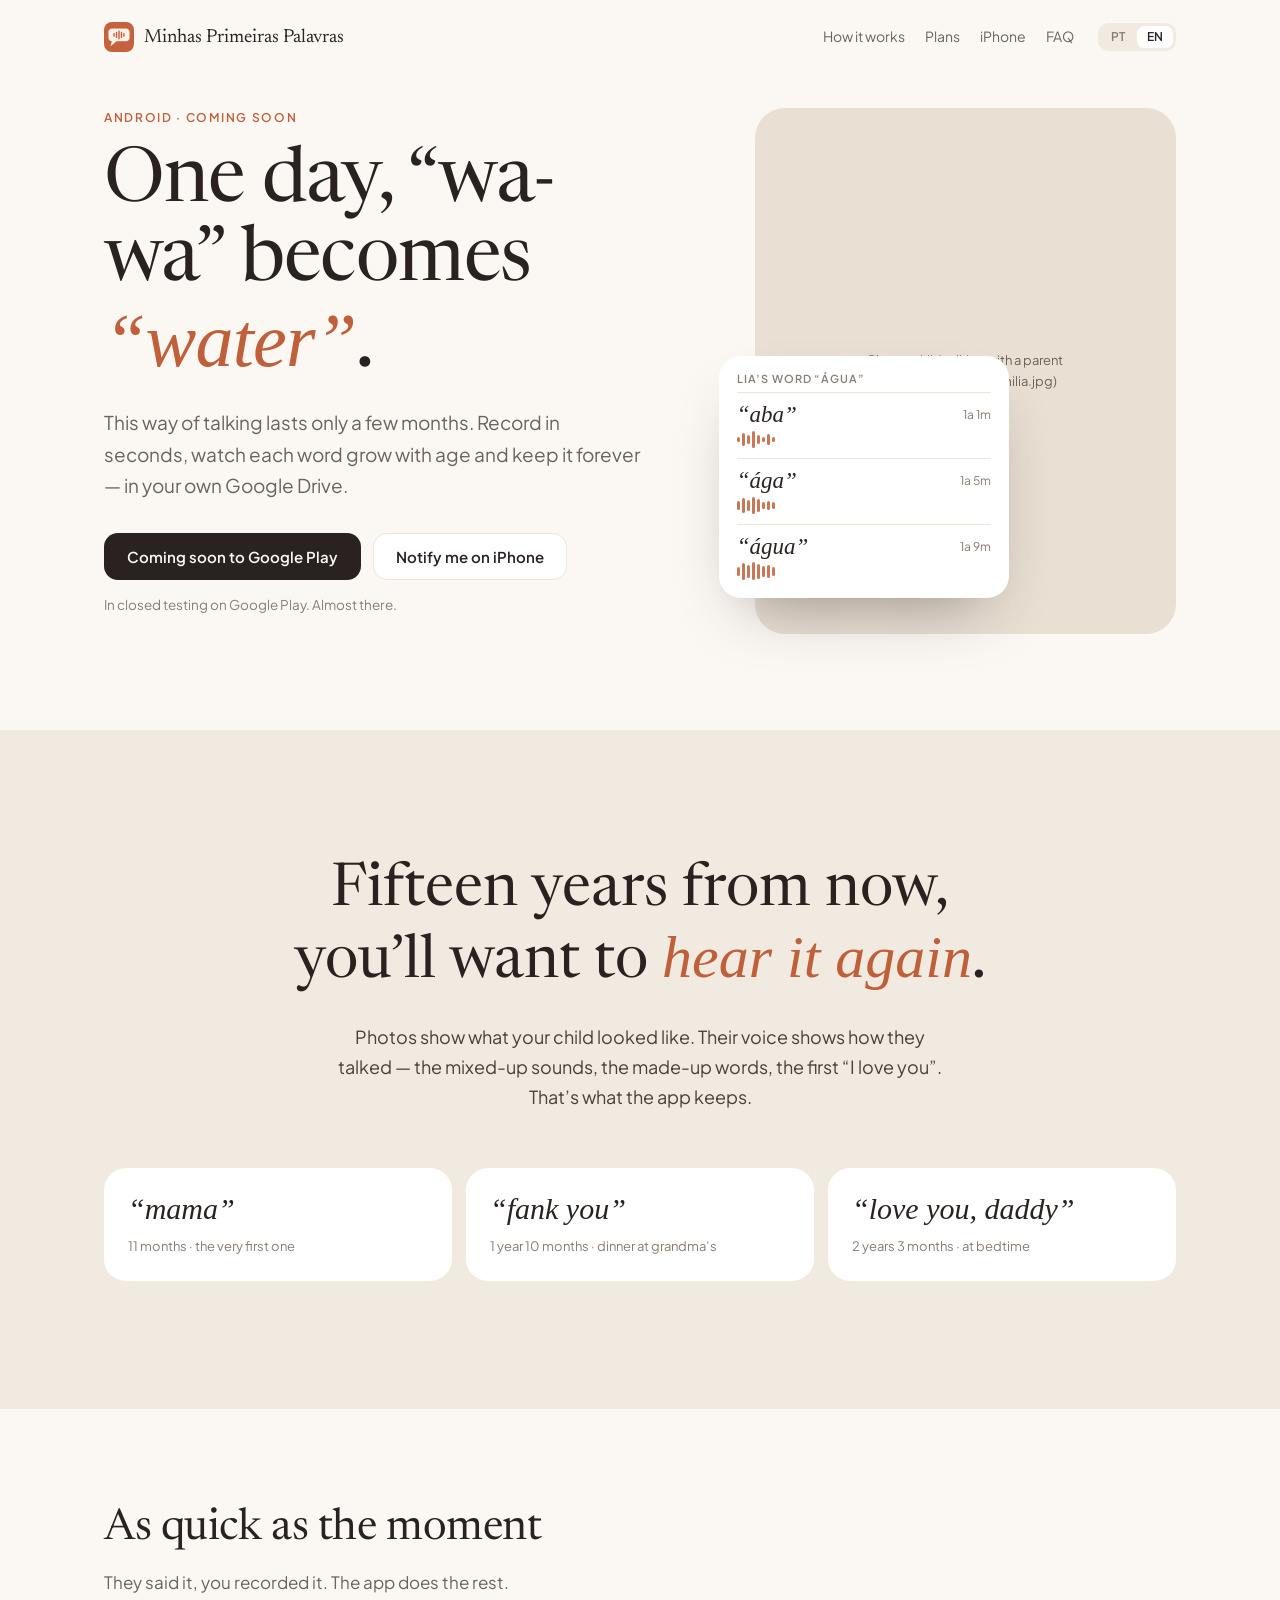
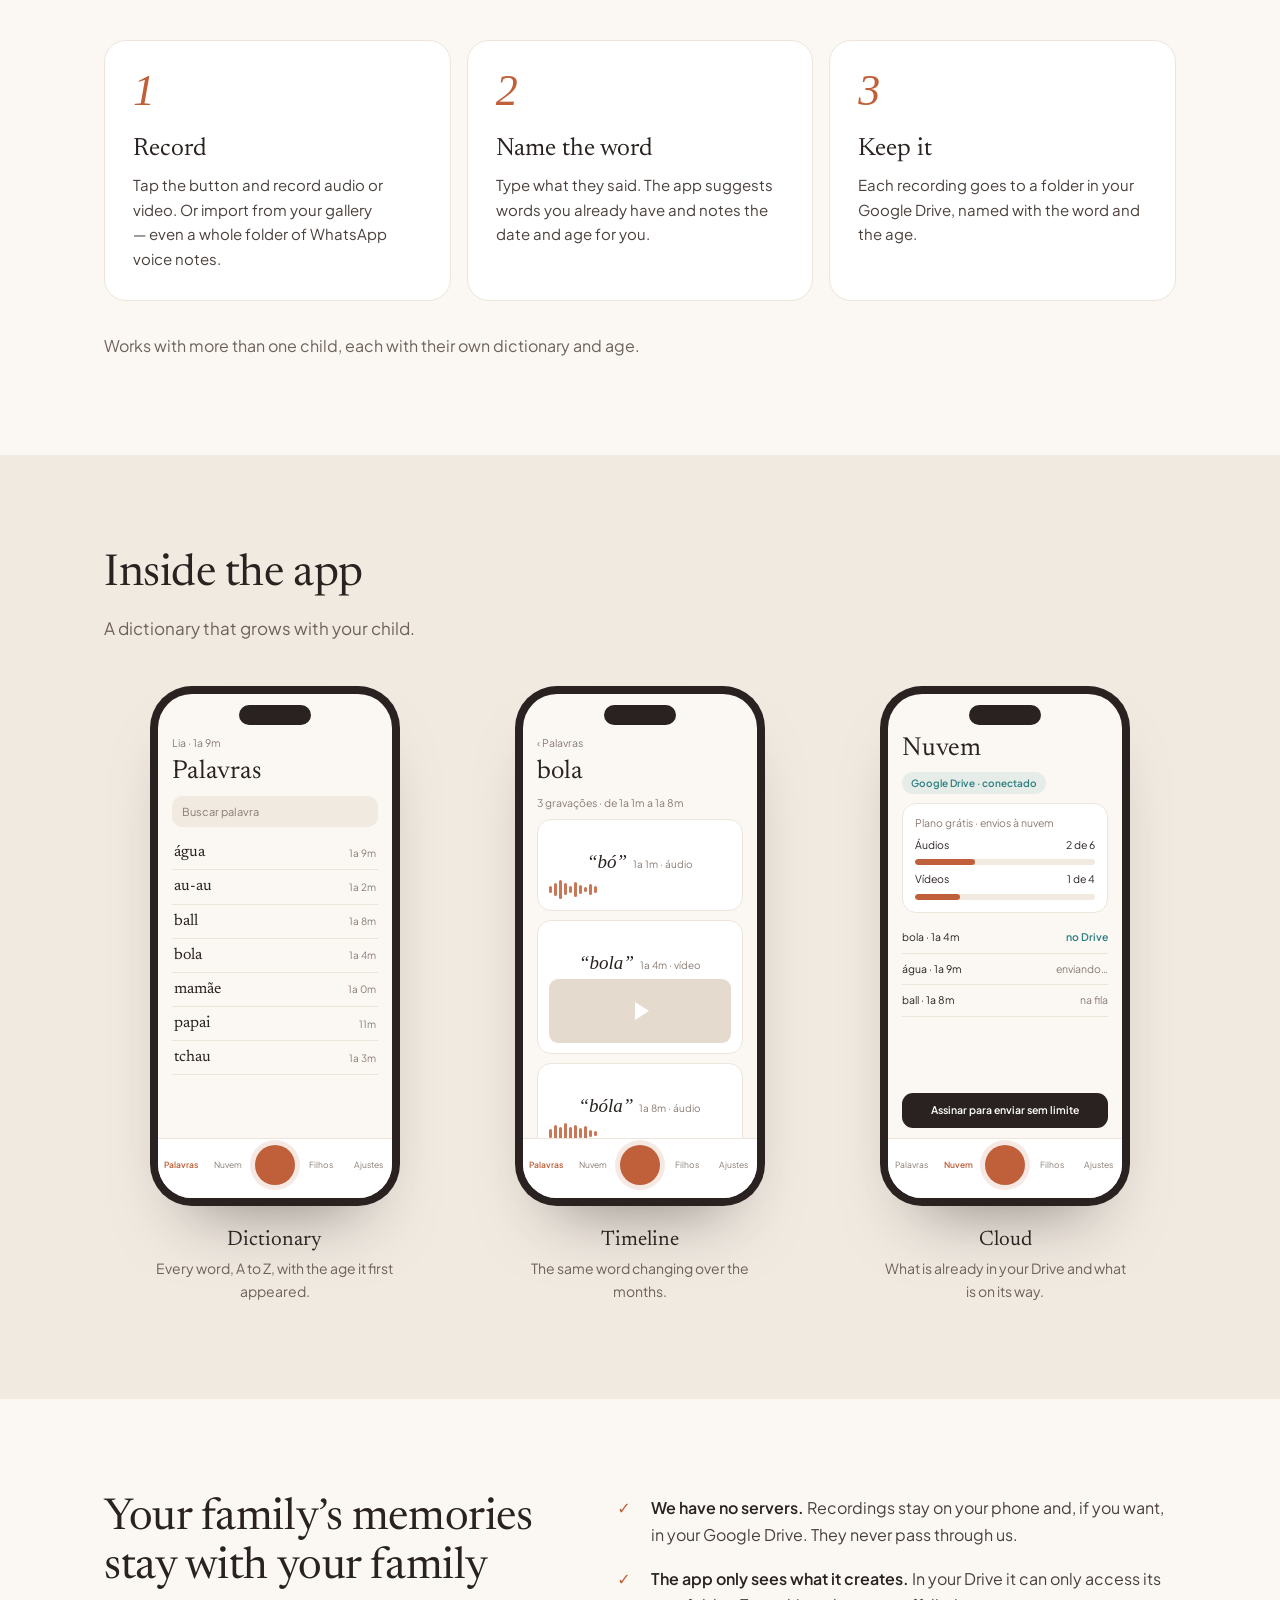
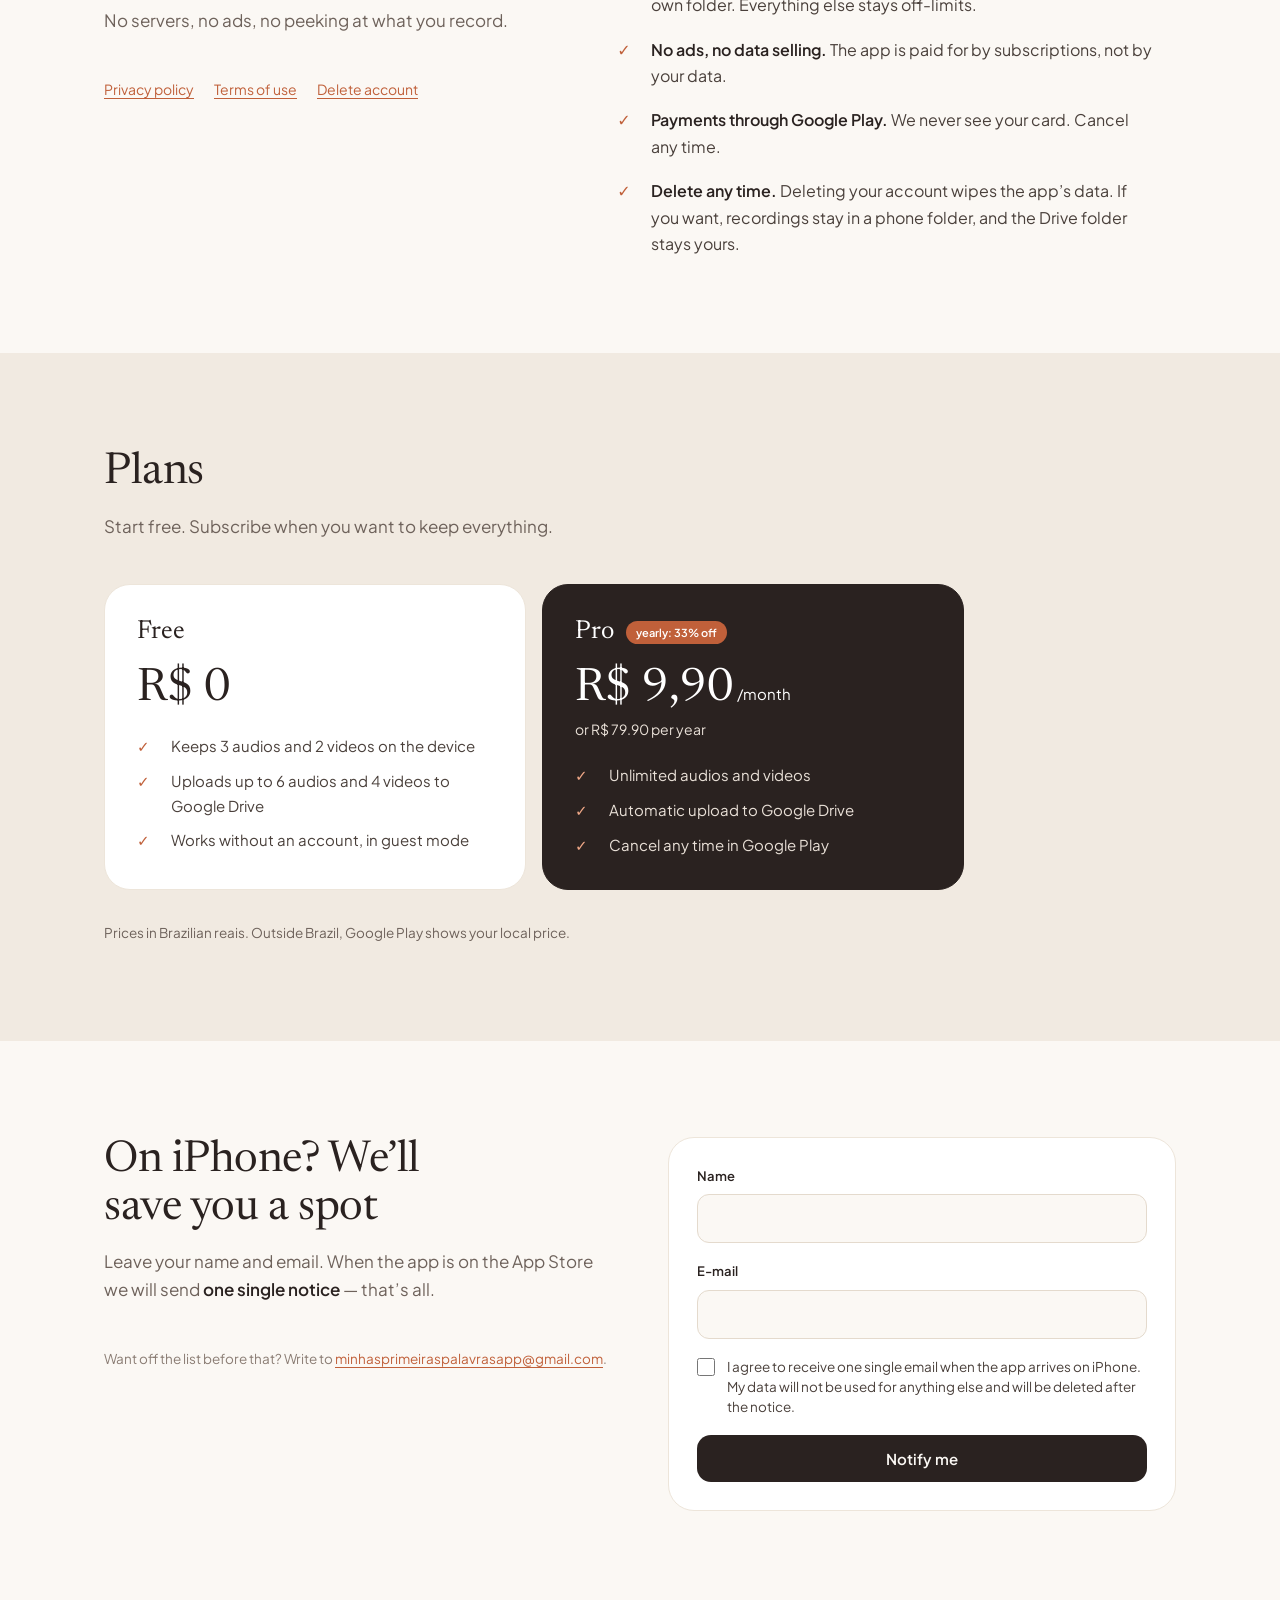
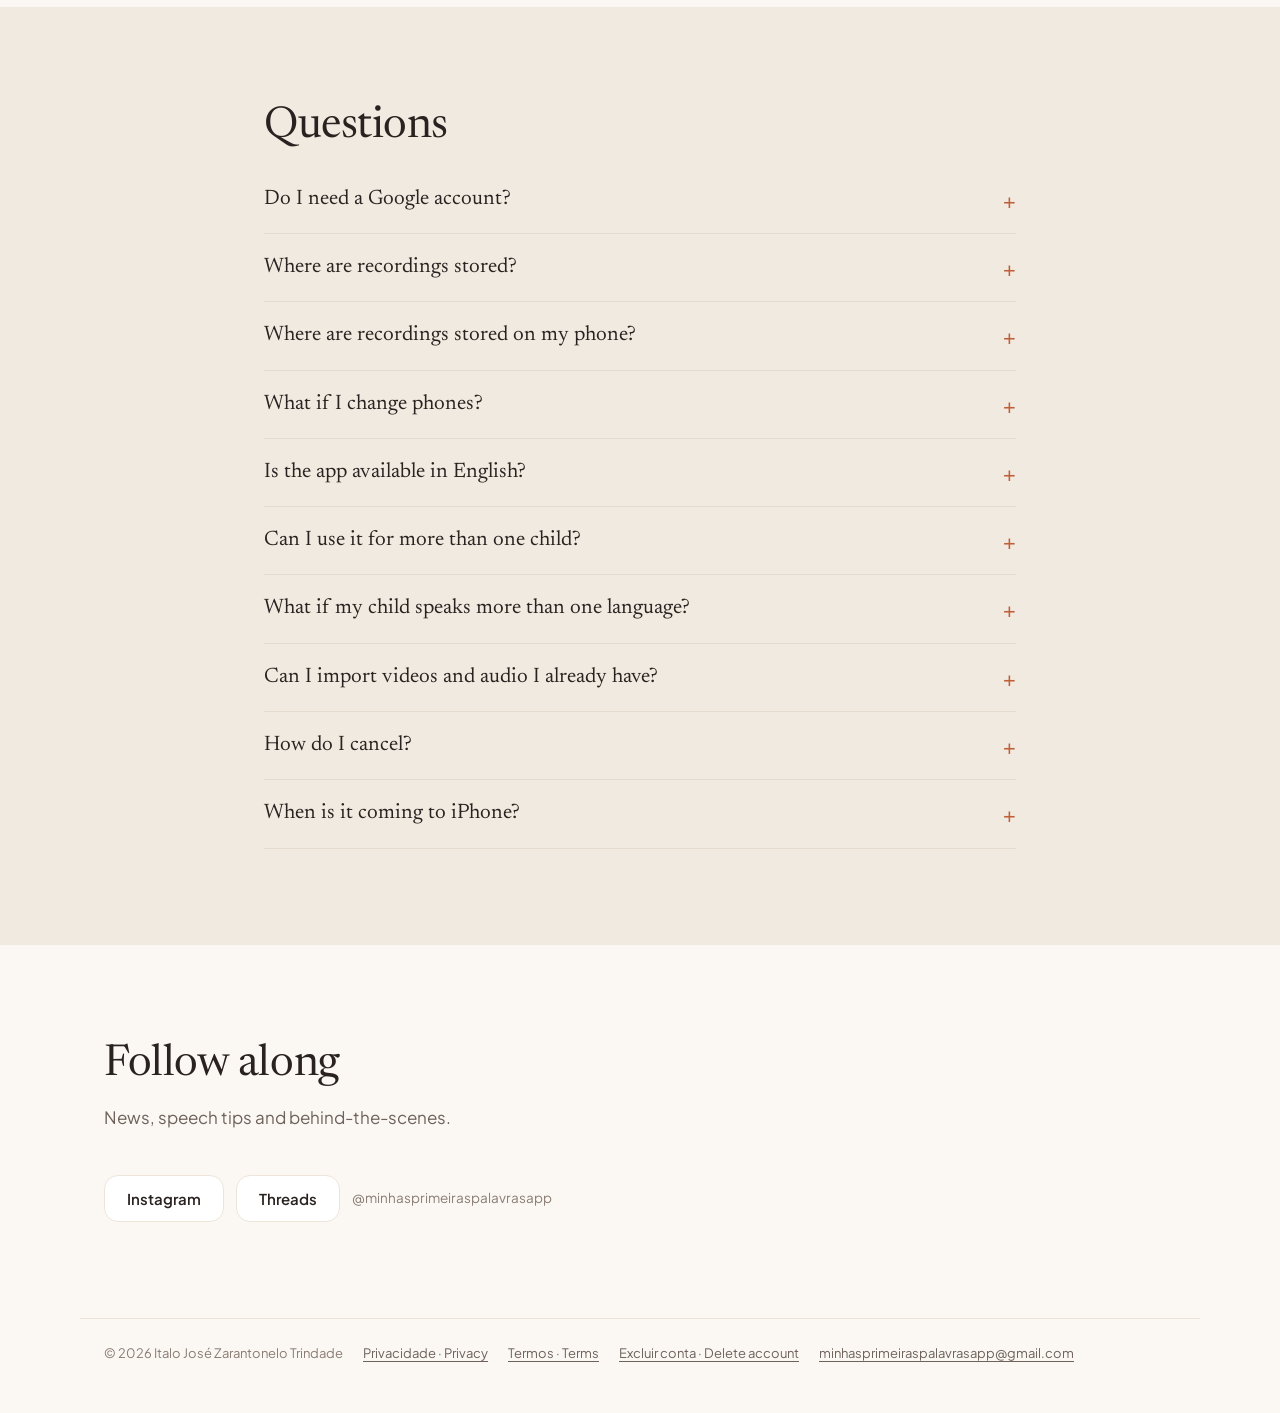
==== commit 1584ae51: "Add files via upload" ====
--- a/index.html
+++ b/index.html
@@ -84,7 +84,7 @@
     <li><div lang="pt-BR"><strong>O app só enxerga o que ele cria.</strong> No seu Drive, ele acessa apenas a própria pasta. Suas outras pastas e arquivos ficam de fora.</div><div lang="en"><strong>The app only sees what it creates.</strong> In your Drive it can only access its own folder. Everything else stays off-limits.</div></li>
     <li><div lang="pt-BR"><strong>Sem anúncios e sem venda de dados.</strong> O app se paga pela assinatura, não pelos seus dados.</div><div lang="en"><strong>No ads, no data selling.</strong> The app is paid for by subscriptions, not by your data.</div></li>
     <li><div lang="pt-BR"><strong>Pagamento pelo Google Play.</strong> Não vemos nem guardamos seu cartão. Cancele quando quiser.</div><div lang="en"><strong>Payments through Google Play.</strong> We never see your card. Cancel any time.</div></li>
-    <li><div lang="pt-BR"><strong>Apague quando quiser.</strong> Excluir a conta remove tudo do aparelho; a pasta no Drive continua sua.</div><div lang="en"><strong>Delete any time.</strong> Deleting your account wipes the device; the Drive folder stays yours.</div></li>
+    <li><div lang="pt-BR"><strong>Apague quando quiser.</strong> Excluir a conta apaga os dados do app. Se quiser, as gravações ficam numa pasta do celular, e a pasta no Drive continua sua.</div><div lang="en"><strong>Delete any time.</strong> Deleting your account wipes the app’s data. If you want, recordings stay in a phone folder, and the Drive folder stays yours.</div></li>
   </ul>
 </div></section>
 <section class="s band" id="planos"><div class="wrap">
@@ -120,10 +120,12 @@
   <h2 lang="pt-BR">Dúvidas</h2><h2 lang="en">Questions</h2>
   <details><summary><span lang="pt-BR">Preciso de conta Google?</span><span lang="en">Do I need a Google account?</span></summary><p lang="pt-BR">Não para começar: o modo convidado grava no aparelho. Para guardar no Drive e assinar, você entra com o Google.</p><p lang="en">Not to start: guest mode records on the device. To back up to Drive and subscribe, you sign in with Google.</p></details>
   <details><summary><span lang="pt-BR">Onde ficam as gravações?</span><span lang="en">Where are recordings stored?</span></summary><p lang="pt-BR">No seu celular e, se você ativar, numa pasta do seu próprio Google Drive. Nós não temos cópia.</p><p lang="en">On your phone and, if you turn it on, in a folder in your own Google Drive. We keep no copy.</p></details>
-  <details><summary><span lang="pt-BR">E se eu trocar de celular?</span><span lang="en">What if I change phones?</span></summary><p lang="pt-BR">Entre com a mesma conta Google no aparelho novo: o app encontra suas gravações no Drive e baixa de volta.</p><p lang="en">Sign in with the same Google account on the new phone: the app finds your recordings in Drive and brings them back.</p></details>
+  <details><summary><span lang="pt-BR">Onde ficam as gravações no celular?</span><span lang="en">Where are recordings stored on my phone?</span></summary><p lang="pt-BR">Você escolhe. Em Ajustes, escolha uma pasta, por exemplo Documentos, e as gravações passam a ficar em “Minhas Primeiras Palavras”, separadas por criança e palavra. Elas são suas: aparecem no app Arquivos e continuam no celular mesmo se você desinstalar o app. Sem pasta escolhida, que é o padrão, ficam dentro do app, e aí o Android as apaga junto com ele. Apagar uma gravação no app apaga o arquivo da pasta também. Se desligar a pasta, o que já está lá continua lá.</p><p lang="en">You choose. In Settings, pick a folder, like Documents, and recordings will live in “Minhas Primeiras Palavras”, sorted by child and word. They are yours: they show up in the Files app and stay on the phone even if you uninstall the app. With no folder chosen, which is the default, they live inside the app, and Android deletes them along with it. Deleting a recording in the app also deletes the file from the folder. If you turn the folder off, what’s already there stays.</p></details>
+  <details><summary><span lang="pt-BR">E se eu trocar de celular?</span><span lang="en">What if I change phones?</span></summary><p lang="pt-BR">Entre com a mesma conta Google no aparelho novo: o app encontra suas gravações no Drive e baixa de volta. A foto de perfil das crianças fica só no aparelho e não vai junto.</p><p lang="en">Sign in with the same Google account on the new phone: the app finds your recordings in Drive and brings them back. Children’s profile photos stay on the device only and don’t come along.</p></details>
+  <details><summary><span lang="pt-BR">O app tem versão em inglês?</span><span lang="en">Is the app available in English?</span></summary><p lang="pt-BR">Sim. Toque em PT/EN no topo da tela inicial ou mude em Ajustes.</p><p lang="en">Yes. Tap PT/EN at the top of the home screen or change it in Settings.</p></details>
   <details><summary><span lang="pt-BR">Dá para usar com mais de um filho?</span><span lang="en">Can I use it for more than one child?</span></summary><p lang="pt-BR">Sim. Cada criança tem o próprio dicionário e a idade é calculada para cada uma.</p><p lang="en">Yes. Each child has their own dictionary, and the age is calculated for each one.</p></details>
-  <details><summary><span lang="pt-BR">E se a criança fala mais de um idioma?</span><span lang="en">What if my child speaks more than one language?</span></summary><p lang="pt-BR">Grave cada palavra como ela falou: “bola” e “ball” entram no mesmo dicionário, cada uma com a idade em que apareceu.</p><p lang="en">Record each word the way they said it: “bola” and “ball” go into the same dictionary, each with the age it appeared.</p></details>
-  <details><summary><span lang="pt-BR">Posso importar áudios do WhatsApp?</span><span lang="en">Can I import WhatsApp voice notes?</span></summary><p lang="pt-BR">Sim. Escolha a pasta de áudios do WhatsApp e traga os que quiser, com a data original.</p><p lang="en">Yes. Pick the WhatsApp audio folder and bring in the ones you want, with the original date.</p></details>
+  <details><summary><span lang="pt-BR">E se a criança fala mais de um idioma?</span><span lang="en">What if my child speaks more than one language?</span></summary><p lang="pt-BR">Grave cada palavra como ela falou. Para separar os idiomas, crie uma etiqueta para cada um, como “Português” e “Inglês”, e marque nas gravações. Depois é só filtrar o dicionário pela etiqueta.</p><p lang="en">Record each word the way they said it. To keep languages apart, create a tag for each one, like “Portuguese” and “English”, and add it to the recordings. Then filter the dictionary by tag.</p></details>
+  <details><summary><span lang="pt-BR">Posso importar vídeos e áudios que já tenho?</span><span lang="en">Can I import videos and audio I already have?</span></summary><p lang="pt-BR">Sim. Traga vídeos da galeria e áudios do celular, inclusive a pasta de áudios do WhatsApp. Cada arquivo entra com a data original.</p><p lang="en">Yes. Bring in videos from your gallery and audio from your phone, including the WhatsApp voice notes folder. Each file keeps its original date.</p></details>
   <details><summary><span lang="pt-BR">Como cancelo a assinatura?</span><span lang="en">How do I cancel?</span></summary><p lang="pt-BR">Pelo Google Play, em Pagamentos e assinaturas. Suas gravações continuam no aparelho e no Drive.</p><p lang="en">In Google Play, under Payments & subscriptions. Your recordings stay on the device and in Drive.</p></details>
   <details><summary><span lang="pt-BR">Quando chega ao iPhone?</span><span lang="en">When is it coming to iPhone?</span></summary><p lang="pt-BR">Estamos trabalhando nisso. Deixe seu e-mail acima e avisamos no dia.</p><p lang="en">We’re working on it. Leave your email above and we’ll tell you on the day.</p></details>
 </div></section>
--- a/landing.css
+++ b/landing.css
@@ -0,0 +1,145 @@
+/* Página do app (index.html) — usa as cores e fontes de style.css */
+.landing .top, .landing footer { max-width: 1120px; }
+.brand img { width: 30px; height: 30px; border-radius: 8px; }
+.top-r { display: flex; align-items: center; gap: 24px; }
+.nav { display: flex; gap: 20px; font-size: 14px; }
+.nav a { color: var(--muted); text-decoration: none; }
+.nav a:hover { color: var(--accent); }
+@media (max-width: 760px) { .nav { display: none; } }
+
+main.lp { max-width: none; padding: 0; }
+.wrap { max-width: 1120px; margin: 0 auto; padding: 0 24px; }
+.wrap.narrow { max-width: 800px; }
+.s { padding: 96px 0; }
+.band { background: var(--sunken); }
+.lp h1 { font-size: clamp(40px, 6.2vw, 66px); line-height: 1.03; margin: 0 0 20px; }
+.lp h2 { font: 400 clamp(30px, 4.2vw, 44px)/1.1 'Newsreader', serif; color: var(--ink); margin: 0 0 14px; letter-spacing: -0.01em; text-wrap: balance; }
+.lp .lead { font-size: 19px; max-width: 540px; margin: 0; }
+.sub { font-size: 17px; color: var(--muted); max-width: 580px; margin: 0 0 44px; }
+.eyebrow { font: 600 12px/1 'Plus Jakarta Sans', sans-serif; letter-spacing: .14em; text-transform: uppercase; color: var(--accent); margin: 0 0 20px; }
+.note { font-size: 13.5px; color: var(--faint); }
+.after { margin: 32px 0 0; color: var(--muted); }
+
+.hero { display: grid; grid-template-columns: minmax(0, 1.1fr) minmax(0, .9fr); gap: 56px; align-items: center; padding-top: 56px; padding-bottom: 96px; }
+.hero-vis { display: grid; place-items: center; position: relative; }
+.hero-vis::before { content: ""; position: absolute; width: min(420px, 100%); aspect-ratio: 1; border-radius: 50%; background: var(--sunken); }
+.hero-vis .phone { position: relative; }
+@media (max-width: 860px) { .hero { grid-template-columns: minmax(0, 1fr); gap: 48px; } }
+
+.ctas { display: flex; flex-wrap: wrap; gap: 12px; margin: 32px 0 14px; }
+.btn { display: inline-flex; align-items: center; justify-content: center; gap: 10px; padding: 15px 22px; border-radius: 14px; font: 600 15px/1 'Plus Jakarta Sans', sans-serif; text-decoration: none; border: 1px solid transparent; cursor: pointer; }
+.btn.pri { background: var(--ink); color: var(--bg); }
+.btn.pri:hover { background: var(--accent); color: #fff; }
+.btn.sec { background: var(--surface); border-color: var(--line); color: var(--ink); }
+.btn.sec:hover { border-color: var(--accent); color: var(--ink); }
+body:not([data-play="live"]) .live, body[data-play="live"] .soon { display: none; }
+
+.steps { display: grid; grid-template-columns: repeat(auto-fit, minmax(250px, 1fr)); gap: 16px; }
+.step { background: var(--surface); border: 1px solid var(--line); border-radius: 22px; padding: 28px; }
+.step .n { display: block; font: italic 400 44px/1 'Newsreader', serif; color: var(--accent); margin-bottom: 22px; }
+.step h3 { font: 400 25px/1.2 'Newsreader', serif; margin: 0 0 8px; }
+.step p { margin: 0; font-size: 15px; }
+
+.phones { display: grid; grid-template-columns: repeat(auto-fit, minmax(250px, 1fr)); gap: 40px 24px; justify-items: center; }
+figure { margin: 0; display: grid; justify-items: center; }
+figcaption { margin-top: 22px; text-align: center; font-size: 14px; color: var(--muted); max-width: 250px; }
+figcaption b { display: block; font: 400 21px/1.2 'Newsreader', serif; color: var(--ink); margin-bottom: 4px; }
+
+.trust { display: grid; grid-template-columns: minmax(0, .9fr) minmax(0, 1.1fr); gap: 56px; }
+.links { display: flex; flex-wrap: wrap; gap: 8px 20px; font-size: 14px; margin: 0; }
+@media (max-width: 860px) { .trust, .ios { grid-template-columns: minmax(0, 1fr) !important; gap: 32px !important; } }
+.checks { list-style: none; padding: 0; margin: 0; display: grid; gap: 18px; }
+.checks li { display: grid; grid-template-columns: 22px minmax(0, 1fr); gap: 12px; margin: 0; }
+.checks li::before { content: "✓"; color: var(--accent); font-weight: 600; }
+.checks.sm { gap: 10px; font-size: 15px; margin-top: 22px; }
+
+.plans { display: grid; grid-template-columns: repeat(auto-fit, minmax(290px, 1fr)); gap: 16px; max-width: 860px; }
+.plan { background: var(--surface); border: 1px solid var(--line); border-radius: 26px; padding: 32px; }
+.plan h3 { font: 400 26px/1.2 'Newsreader', serif; margin: 0; display: flex; align-items: center; gap: 12px; flex-wrap: wrap; }
+.plan.pro { background: var(--ink); border-color: var(--ink); color: #E9E0D7; }
+.plan.pro h3, .plan.pro .price, .plan.pro strong { color: #fff; }
+.plan.pro .checks li::before { color: #F0A887; }
+.price { font: 400 46px/1 'Newsreader', serif; color: var(--ink); margin: 18px 0 0; }
+.price small { font: 400 15px 'Plus Jakarta Sans', sans-serif; }
+.alt { margin: 6px 0 0; font-size: 14px; }
+.tag { background: var(--accent); color: #fff; border-radius: 99px; padding: 5px 10px; font: 600 11px/1.2 'Plus Jakarta Sans', sans-serif; }
+
+.ios { display: grid; grid-template-columns: minmax(0, 1fr) minmax(0, 1fr); gap: 56px; align-items: start; }
+.wl { background: var(--surface); border: 1px solid var(--line); border-radius: 26px; padding: 28px; }
+.wl .fields { display: grid; gap: 18px; }
+.f { display: grid; gap: 7px; font-size: 13px; font-weight: 600; color: var(--ink); }
+.f input { font: 16px 'Plus Jakarta Sans', sans-serif; padding: 13px 14px; border: 1px solid #E4DACD; border-radius: 12px; background: var(--bg); color: var(--ink); }
+.f input:focus { outline: 2px solid var(--accent); outline-offset: 1px; border-color: transparent; }
+.consent { display: grid; grid-template-columns: 20px minmax(0, 1fr); gap: 10px; font-size: 13.5px; line-height: 1.5; color: var(--ink2); cursor: pointer; }
+.consent input { accent-color: var(--accent); width: 18px; height: 18px; margin: 1px 0 0; }
+.hp { position: absolute; left: -9999px; width: 1px; height: 1px; }
+.wl[data-s="sending"] button { opacity: .6; pointer-events: none; }
+.msg { display: none; margin: 0; font-size: 14px; padding: 14px 16px; border-radius: 12px; }
+.wl[data-s="ok"] .fields { display: none; }
+.wl[data-s="ok"] .ok { display: block; background: rgba(47,127,130,.1); color: #1F5E60; }
+.wl[data-s="bad"] .bad, .wl[data-s="err"] .err { display: block; margin-top: 16px; background: rgba(180,70,44,.08); color: var(--red); }
+
+details { border-bottom: 1px solid #E4DACD; padding: 20px 0; }
+summary { cursor: pointer; list-style: none; display: flex; justify-content: space-between; gap: 16px; font: 400 21px/1.3 'Newsreader', serif; color: var(--ink); }
+summary::-webkit-details-marker { display: none; }
+summary::after { content: "+"; color: var(--accent); font-family: 'Plus Jakarta Sans', sans-serif; }
+details[open] summary::after { content: "–"; }
+details p { margin: 10px 0 0; max-width: 660px; }
+
+.quotes { display: grid; grid-template-columns: repeat(auto-fit, minmax(260px, 1fr)); gap: 16px; }
+.quotes blockquote { margin: 0; background: var(--surface); border: 1px solid var(--line); border-radius: 22px; padding: 26px; }
+.quotes p { font: italic 400 21px/1.4 'Newsreader', serif; color: var(--ink); margin: 0 0 14px; }
+.quotes cite { font-style: normal; font-size: 13px; color: var(--faint); }
+.social { display: flex; flex-wrap: wrap; align-items: center; gap: 12px; }
+
+/* Telas simuladas — cobertas por img/tela-*.png quando existirem */
+.phone { width: 250px; aspect-ratio: 250 / 520; border-radius: 42px; background: #2A2220; padding: 8px; box-shadow: 0 40px 70px -40px rgba(42,34,32,.55); }
+.scr { position: relative; height: 100%; border-radius: 34px; background: #FBF8F4; overflow: hidden; padding: 42px 14px 70px; display: flex; flex-direction: column; gap: 9px; font: 11px/1.4 'Plus Jakarta Sans', sans-serif; color: #4A403B; text-align: left; }
+.scr::before { content: ""; position: absolute; top: 11px; left: 50%; width: 72px; height: 20px; border-radius: 12px; background: #2A2220; transform: translateX(-50%); }
+.scr .real { position: absolute; inset: 0; width: 100%; height: 100%; object-fit: cover; z-index: 3; }
+.m-h { font: 400 26px/1.05 'Newsreader', serif; color: #2A2220; }
+.m-s { font-size: 10.5px; color: #8A7C73; }
+.m-search { background: #F1EAE1; border-radius: 10px; padding: 8px 10px; color: #8A7C73; }
+.m-row { display: grid; grid-template-columns: minmax(0, 1fr) auto; gap: 8px; align-items: center; padding: 7px 2px; border-bottom: 1px solid #EDE5DA; }
+.m-row b { font: 400 16px/1.2 'Newsreader', serif; color: #2A2220; }
+.m-lg { font: 600 8.5px/1 'Plus Jakarta Sans', sans-serif; padding: 3px 5px; border-radius: 5px; background: rgba(47,127,130,.1); color: #2F7F82; }
+.m-age { font-size: 10px; color: #8A7C73; }
+.m-card { background: #fff; border: 1px solid #EDE5DA; border-radius: 14px; padding: 10px 11px; display: grid; gap: 7px; }
+.m-card .top { display: flex; justify-content: space-between; align-items: baseline; gap: 6px; }
+.m-card q { font: italic 400 19px/1 'Newsreader', serif; color: #2A2220; }
+.m-vid { height: 64px; border-radius: 9px; background: #E4DACD; display: grid; place-items: center; }
+.m-vid::after { content: ""; border-left: 14px solid #fff; border-top: 9px solid transparent; border-bottom: 9px solid transparent; margin-left: 4px; }
+.wv { display: flex; align-items: center; gap: 2px; height: 22px; }
+.wv b { width: 3px; border-radius: 2px; background: #C0603A; opacity: .85; }
+.m-pill { align-self: flex-start; background: rgba(47,127,130,.1); color: #2F7F82; font-weight: 600; font-size: 10px; border-radius: 99px; padding: 4px 9px; }
+.m-q { background: #fff; border: 1px solid #EDE5DA; border-radius: 14px; padding: 12px; display: grid; gap: 7px; }
+.m-lbl { display: flex; justify-content: space-between; font-size: 10.5px; color: #2A2220; }
+.m-bar { height: 6px; border-radius: 3px; background: #F1EAE1; overflow: hidden; }
+.m-bar i { display: block; height: 100%; background: #C0603A; border-radius: 3px; }
+.m-file { display: flex; justify-content: space-between; padding: 8px 0; border-bottom: 1px solid #EDE5DA; font-size: 10.5px; color: #8A7C73; }
+.m-file span:first-child { color: #2A2220; }
+.m-ok { color: #2F7F82 !important; font-weight: 600; }
+.m-cta { margin-top: auto; background: #2A2220; color: #fff; text-align: center; border-radius: 11px; padding: 10px; font-weight: 600; font-size: 10.5px; }
+.m-tab { position: absolute; left: 0; right: 0; bottom: 0; height: 60px; background: #fff; border-top: 1px solid #EDE5DA; display: grid; grid-template-columns: repeat(5, 1fr); align-items: center; text-align: center; font-size: 8.5px; color: #8A7C73; padding-bottom: 6px; }
+.m-tab .on { color: #C0603A; font-weight: 600; }
+.m-rec { width: 40px; height: 40px; border-radius: 50%; background: #C0603A; justify-self: center; box-shadow: 0 0 0 5px rgba(192,96,58,.14); }
+
+/* Versão emocional */
+.emo .lp h1 { font-size: clamp(44px, 7vw, 76px); }
+.emo h1 em, .emo h2 em, .statement em { font-style: italic; color: var(--accent); }
+.hero-photo { position: relative; padding-left: 36px; }
+.photo { position: relative; aspect-ratio: 4 / 5; border-radius: 30px; background: #E9DFD3; overflow: hidden; display: grid; place-items: center; padding: 32px; text-align: center; font-size: 13px; color: var(--muted); }
+.photo img { position: absolute; inset: 0; width: 100%; height: 100%; object-fit: cover; }
+.evo { position: absolute; left: 0; bottom: 36px; width: min(290px, 82%); background: var(--surface); border-radius: 22px; padding: 16px 18px 8px; box-shadow: 0 30px 60px -28px rgba(42,34,32,.45); }
+.evo-h { margin: 0 0 6px; font: 600 11px/1.3 'Plus Jakarta Sans', sans-serif; letter-spacing: .08em; text-transform: uppercase; color: var(--faint); }
+.evo-row { display: grid; grid-template-columns: minmax(0, 1fr) auto; align-items: center; gap: 4px 12px; padding: 10px 0; border-top: 1px solid var(--line); }
+.evo-row b { font: italic 400 23px/1 'Newsreader', serif; color: var(--ink); }
+.evo-row span { font-size: 12px; color: var(--faint); }
+.evo-row .wv { grid-column: 1 / -1; height: 18px; }
+@media (max-width: 860px) { .hero-photo { padding-left: 0; } .evo { left: 16px; bottom: 16px; } }
+.statement { padding: 128px 0; text-align: center; }
+.statement .big { font: 400 clamp(34px, 5.2vw, 60px)/1.1 'Newsreader', serif; color: var(--ink); max-width: 900px; margin: 0 auto 26px; text-wrap: balance; }
+.statement p { max-width: 620px; margin: 0 auto; font-size: 18px; color: var(--ink2); }
+.moments { display: grid; grid-template-columns: repeat(auto-fit, minmax(230px, 1fr)); gap: 14px; margin-top: 56px; text-align: left; }
+.moment { background: var(--surface); border-radius: 22px; padding: 24px; font-size: 13px; color: var(--faint); }
+.moment q { display: block; font: italic 400 30px/1.15 'Newsreader', serif; color: var(--ink); margin-bottom: 10px; }
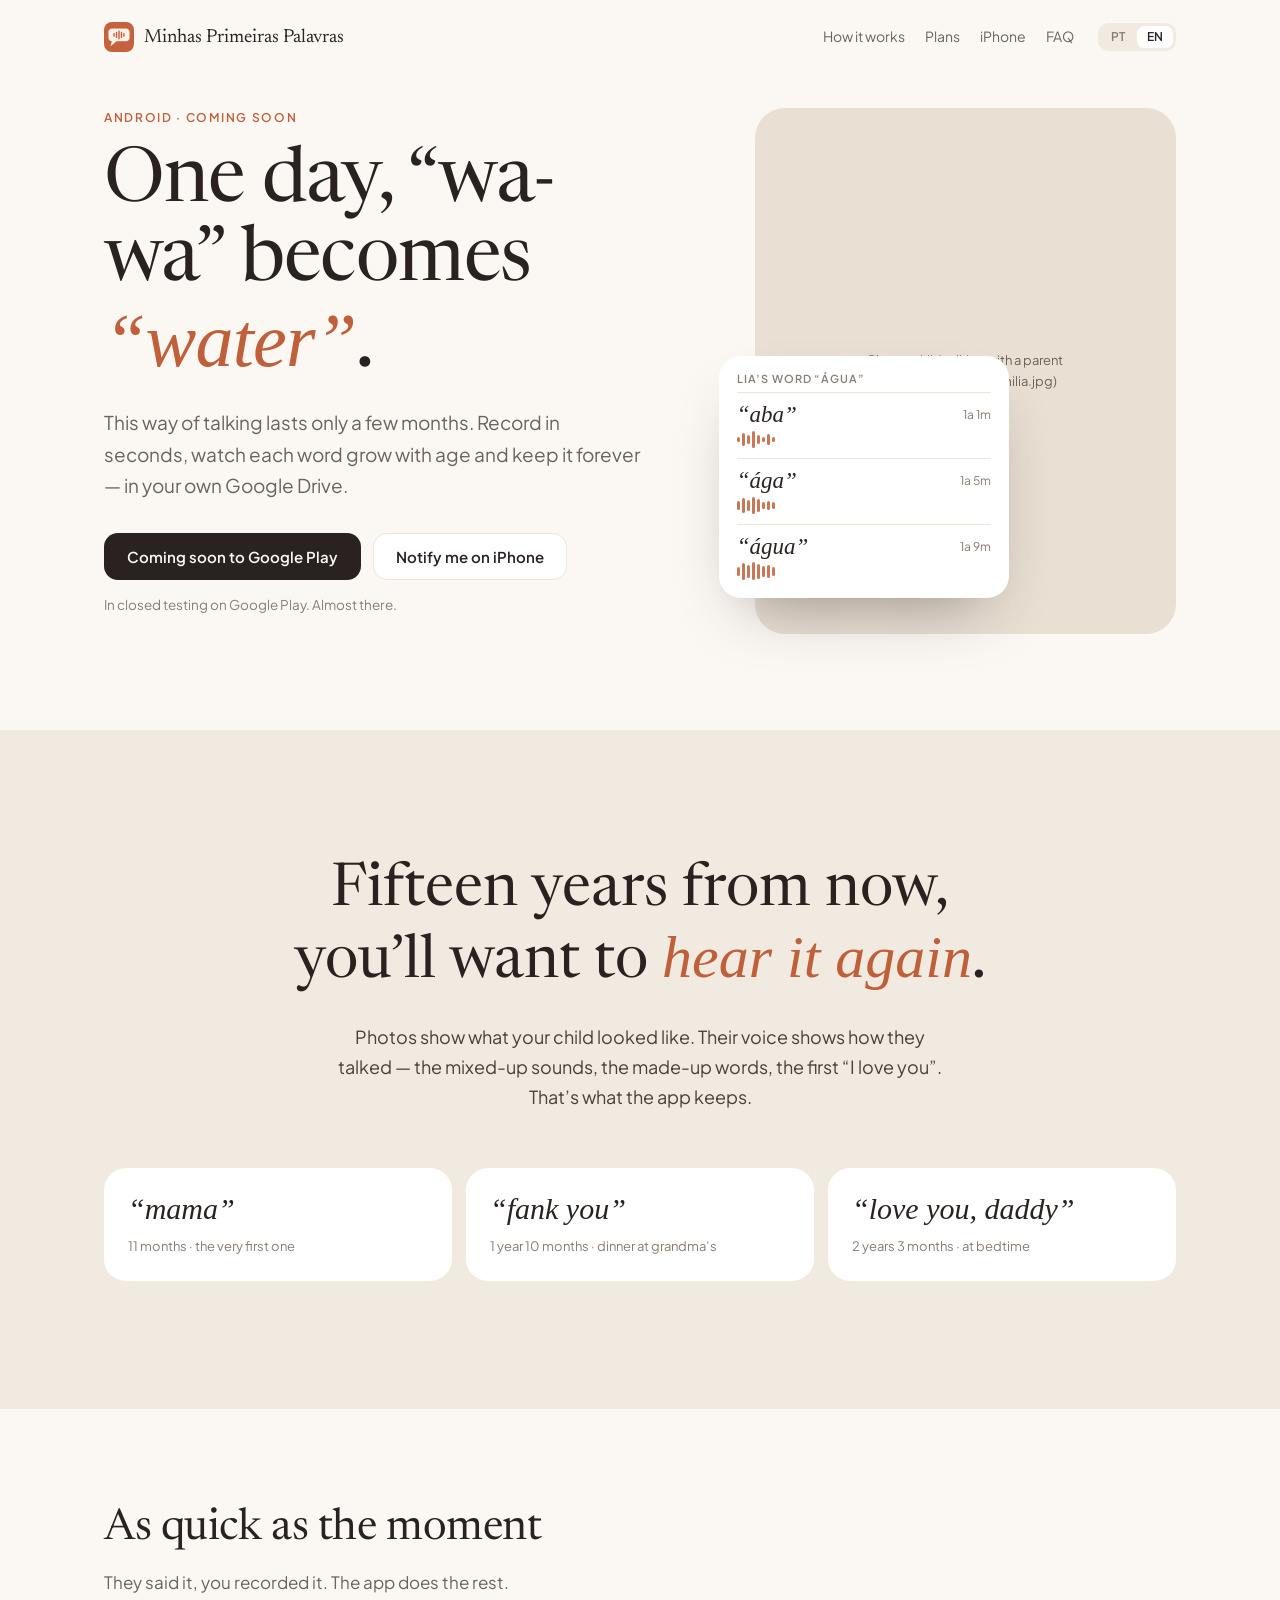
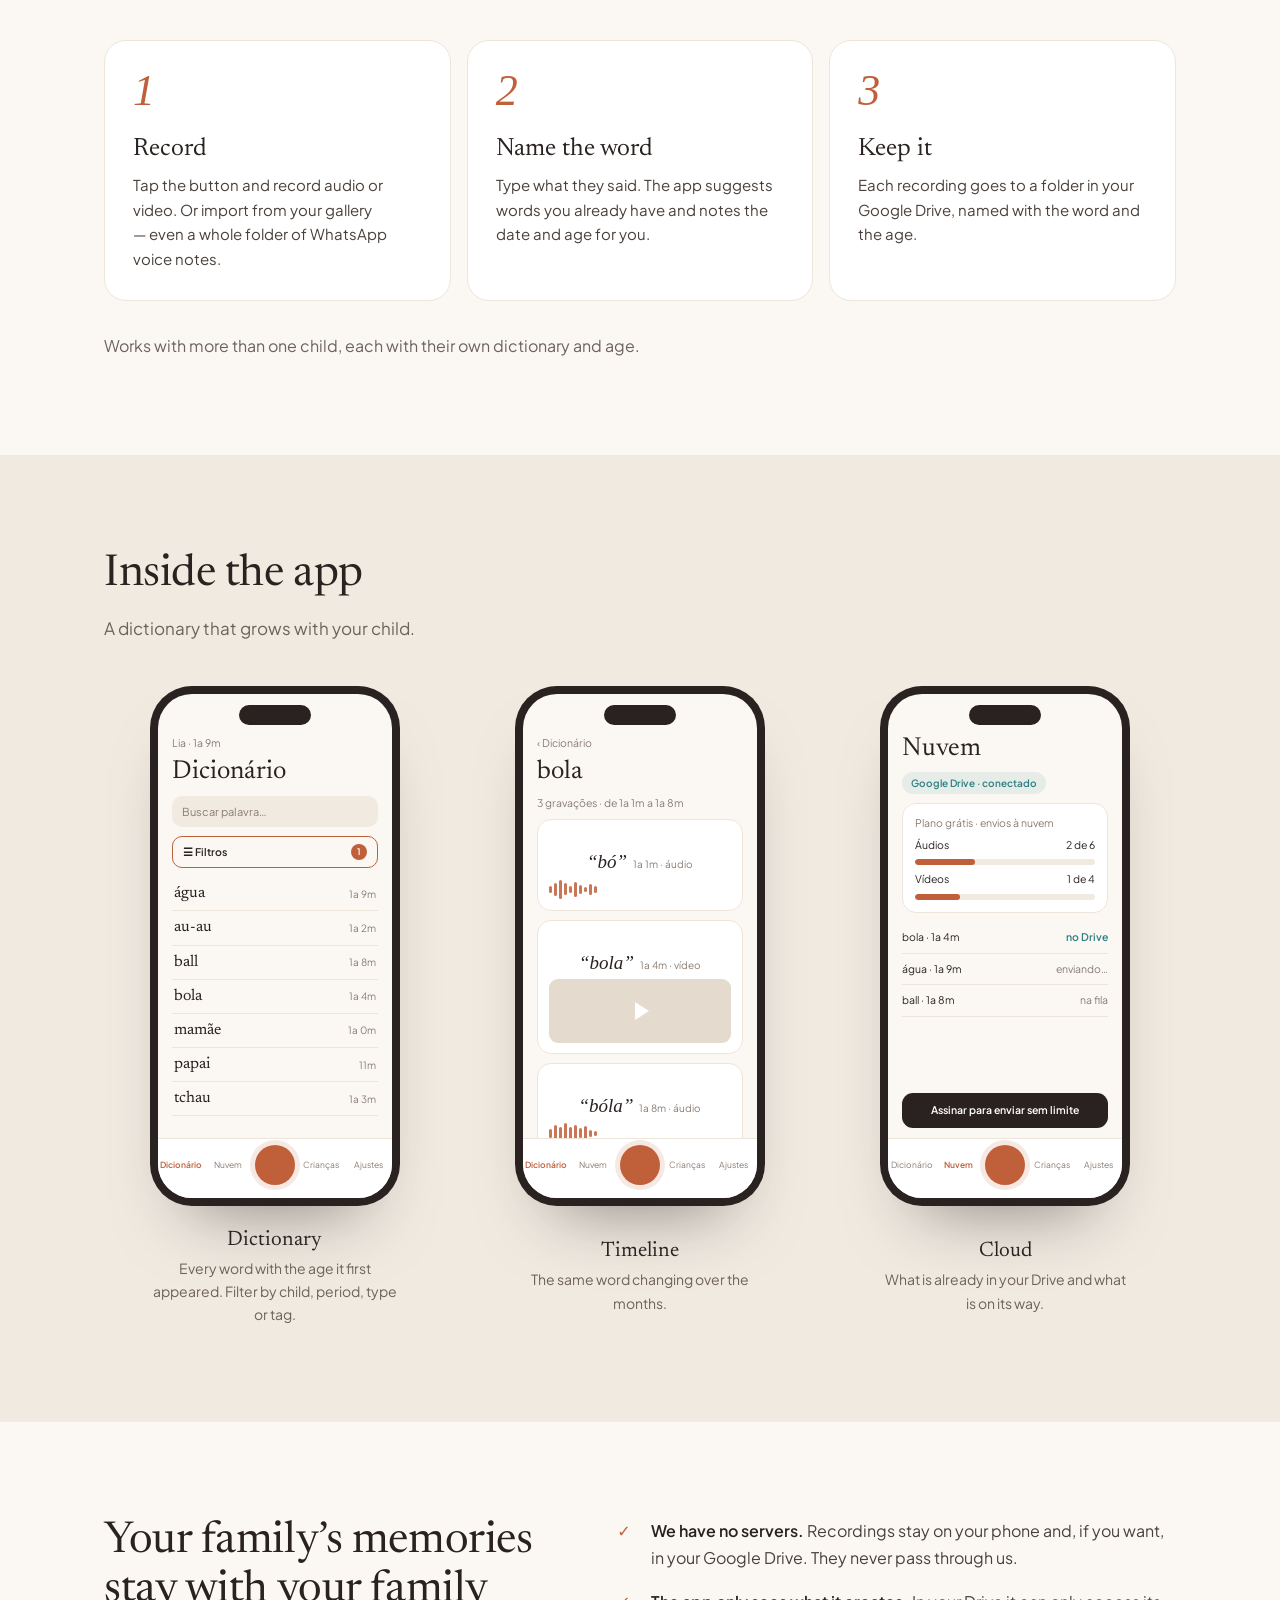
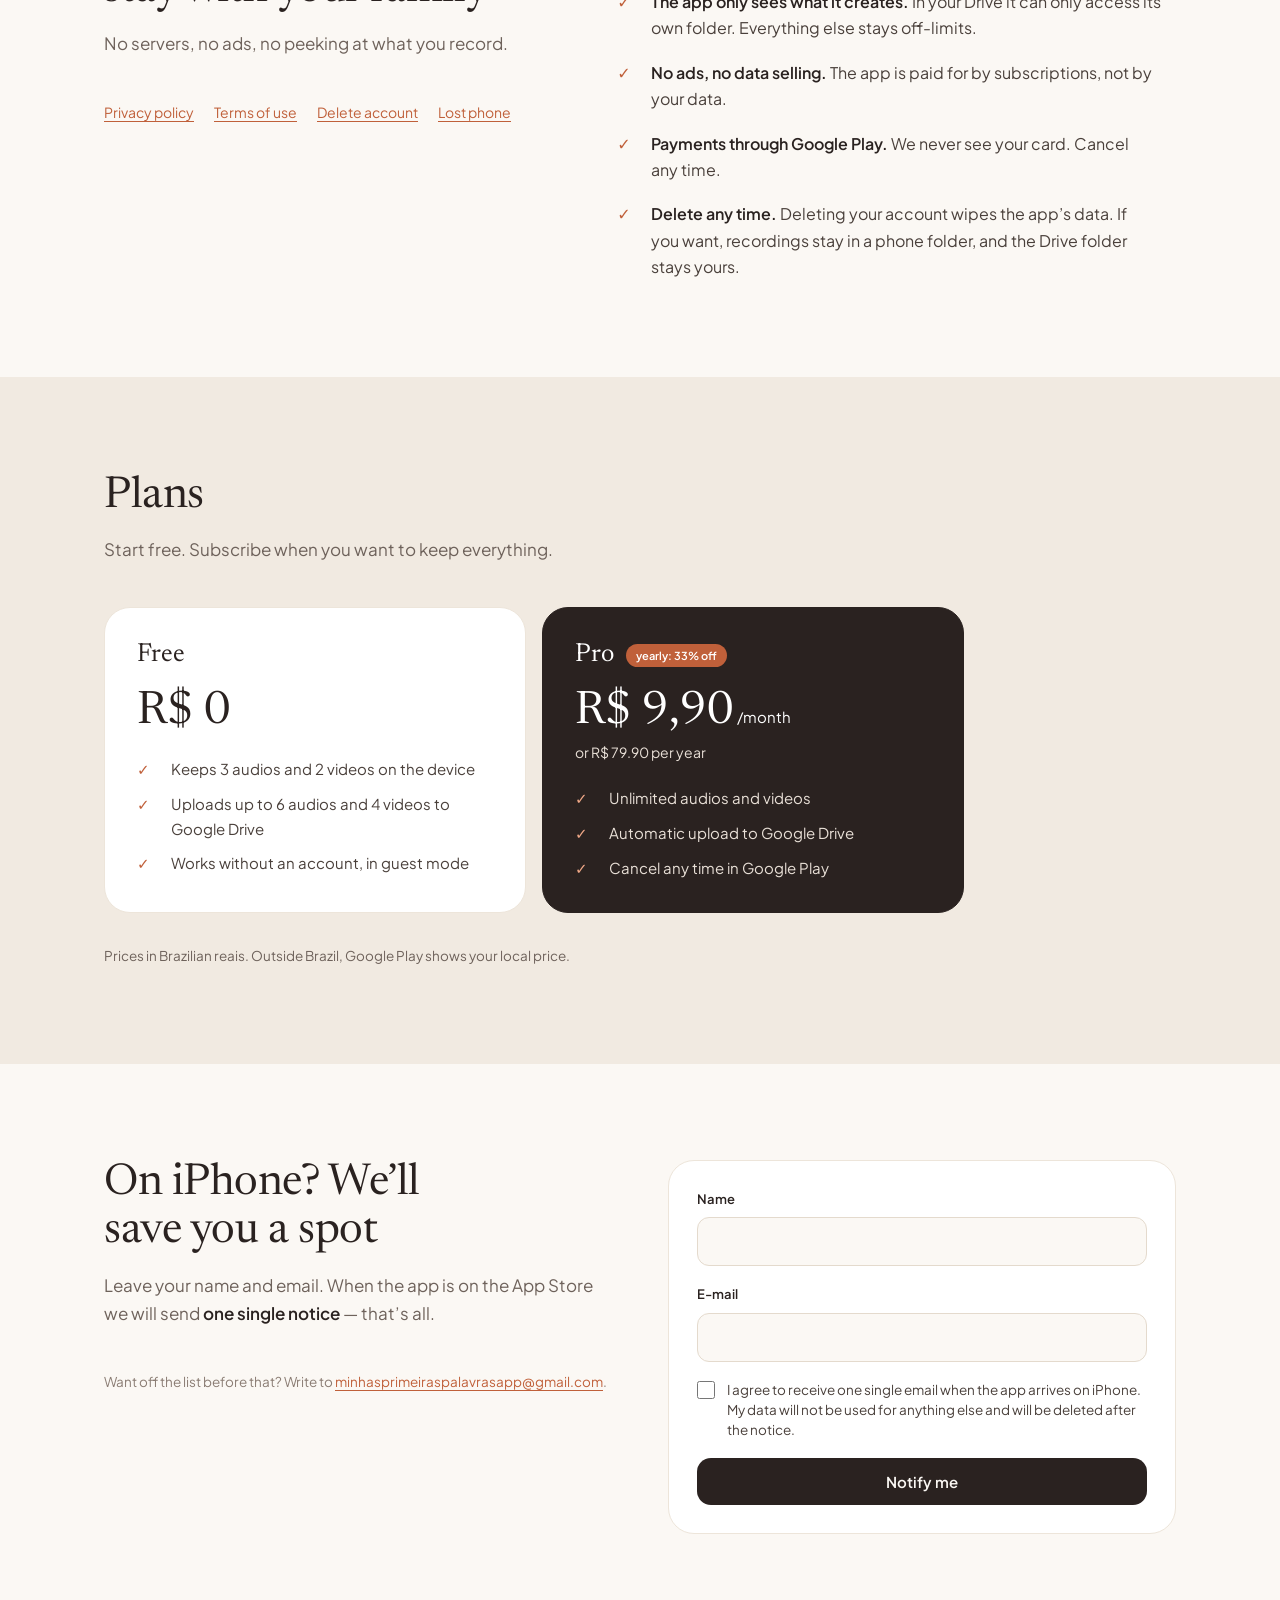
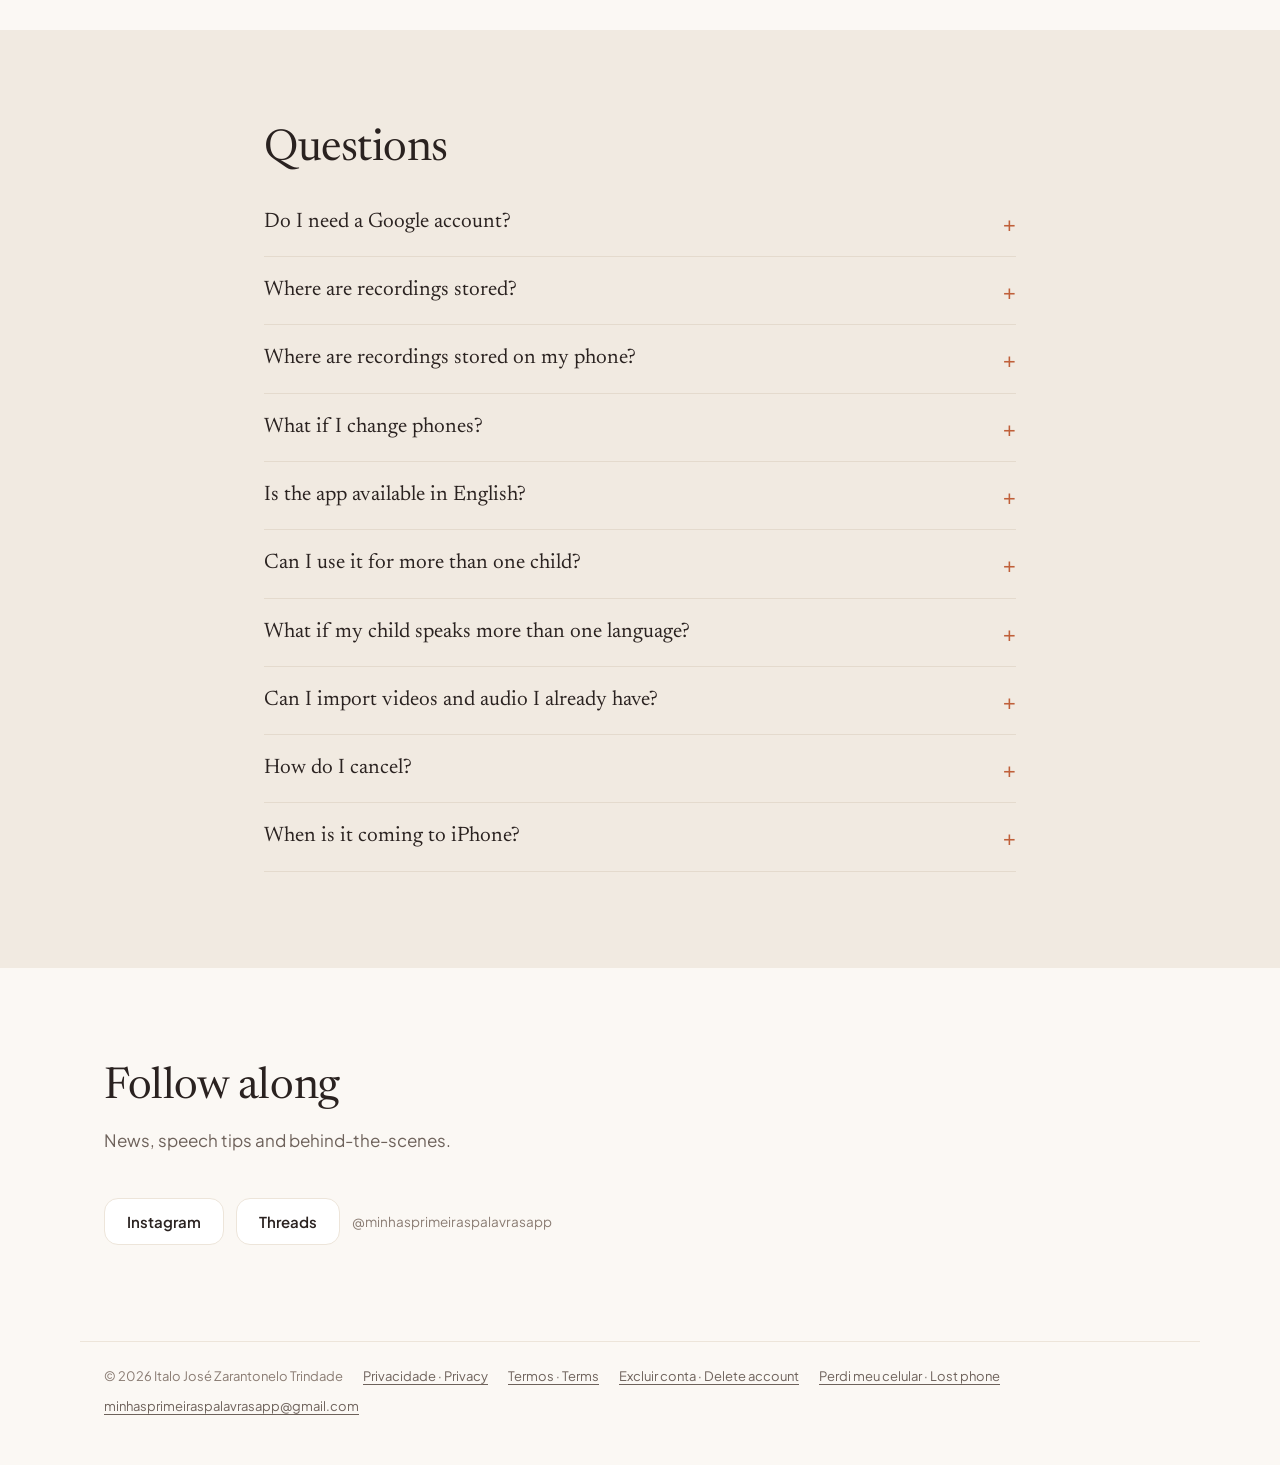
==== commit e6466404: "Add files via upload" ====
--- a/index.html
+++ b/index.html
@@ -11,7 +11,7 @@
 <meta property="og:image" content="https://primeiraspalavrasapp.com.br/img/og.png">
 <link rel="icon" href="img/logo.png">
 <link rel="stylesheet" href="style.css">
-<link rel="stylesheet" href="landing.css?v=1">
+<link rel="stylesheet" href="landing.css?v=2">
 </head>
 <body class="landing emo">
 <header class="top">
@@ -65,20 +65,20 @@
   <h2 lang="pt-BR">Por dentro do app</h2><h2 lang="en">Inside the app</h2>
   <p lang="pt-BR" class="sub">Um dicionário que cresce junto com a criança.</p><p lang="en" class="sub">A dictionary that grows with your child.</p>
   <div class="phones">
-    <figure><div class="phone"><div class="scr"><img class="real" data-src="img/tela-dicionario.png" alt="" onerror="this.remove()"><div class="m-s">Lia · 1a 9m</div><div class="m-h">Palavras</div><div class="m-search">Buscar palavra</div><div><div class="m-row"><b>água</b><span class="m-age">1a 9m</span></div><div class="m-row"><b>au-au</b><span class="m-age">1a 2m</span></div><div class="m-row"><b>ball</b><span class="m-age">1a 8m</span></div><div class="m-row"><b>bola</b><span class="m-age">1a 4m</span></div><div class="m-row"><b>mamãe</b><span class="m-age">1a 0m</span></div><div class="m-row"><b>papai</b><span class="m-age">11m</span></div><div class="m-row"><b>tchau</b><span class="m-age">1a 3m</span></div></div><div class="m-tab"><span class="on">Palavras</span><span>Nuvem</span><i class="m-rec"></i><span>Filhos</span><span>Ajustes</span></div></div></div><figcaption><b lang="pt-BR">Dicionário</b><b lang="en">Dictionary</b><span lang="pt-BR">Todas as palavras, de A a Z, com a idade da primeira vez.</span><span lang="en">Every word, A to Z, with the age it first appeared.</span></figcaption></figure>
-    <figure><div class="phone"><div class="scr"><img class="real" data-src="img/tela-palavra.png" alt="" onerror="this.remove()"><div class="m-s">‹ Palavras</div><div class="m-h">bola</div><div class="m-s">3 gravações · de 1a 1m a 1a 8m</div>
+    <figure><div class="phone"><div class="scr"><img class="real" data-src="img/tela-dicionario.png" alt="" onerror="this.remove()"><div class="m-s">Lia · 1a 9m</div><div class="m-h">Dicionário</div><div class="m-search">Buscar palavra…</div><div class="m-filt">☰ Filtros<i>1</i></div><div><div class="m-row"><b>água</b><span class="m-age">1a 9m</span></div><div class="m-row"><b>au-au</b><span class="m-age">1a 2m</span></div><div class="m-row"><b>ball</b><span class="m-age">1a 8m</span></div><div class="m-row"><b>bola</b><span class="m-age">1a 4m</span></div><div class="m-row"><b>mamãe</b><span class="m-age">1a 0m</span></div><div class="m-row"><b>papai</b><span class="m-age">11m</span></div><div class="m-row"><b>tchau</b><span class="m-age">1a 3m</span></div></div><div class="m-tab"><span class="on">Dicionário</span><span>Nuvem</span><i class="m-rec"></i><span>Crianças</span><span>Ajustes</span></div></div></div><figcaption><b lang="pt-BR">Dicionário</b><b lang="en">Dictionary</b><span lang="pt-BR">Todas as palavras com a idade da primeira vez. Filtre por criança, período, tipo ou etiqueta.</span><span lang="en">Every word with the age it first appeared. Filter by child, period, type or tag.</span></figcaption></figure>
+    <figure><div class="phone"><div class="scr"><img class="real" data-src="img/tela-palavra.png" alt="" onerror="this.remove()"><div class="m-s">‹ Dicionário</div><div class="m-h">bola</div><div class="m-s">3 gravações · de 1a 1m a 1a 8m</div>
 <div class="m-card"><div class="top"><q>bó</q><span class="m-age">1a 1m · áudio</span></div><i class="wv"><b style="height:30%"></b><b style="height:60%"></b><b style="height:90%"></b><b style="height:55%"></b><b style="height:35%"></b><b style="height:70%"></b><b style="height:40%"></b><b style="height:20%"></b><b style="height:50%"></b><b style="height:30%"></b></i></div>
 <div class="m-card"><div class="top"><q>bola</q><span class="m-age">1a 4m · vídeo</span></div><div class="m-vid"></div></div>
-<div class="m-card"><div class="top"><q>bóla</q><span class="m-age">1a 8m · áudio</span></div><i class="wv"><b style="height:40%"></b><b style="height:75%"></b><b style="height:55%"></b><b style="height:95%"></b><b style="height:60%"></b><b style="height:80%"></b><b style="height:45%"></b><b style="height:65%"></b><b style="height:35%"></b><b style="height:25%"></b></i></div><div class="m-tab"><span class="on">Palavras</span><span>Nuvem</span><i class="m-rec"></i><span>Filhos</span><span>Ajustes</span></div></div></div><figcaption><b lang="pt-BR">Linha do tempo</b><b lang="en">Timeline</b><span lang="pt-BR">A mesma palavra mudando com os meses.</span><span lang="en">The same word changing over the months.</span></figcaption></figure>
+<div class="m-card"><div class="top"><q>bóla</q><span class="m-age">1a 8m · áudio</span></div><i class="wv"><b style="height:40%"></b><b style="height:75%"></b><b style="height:55%"></b><b style="height:95%"></b><b style="height:60%"></b><b style="height:80%"></b><b style="height:45%"></b><b style="height:65%"></b><b style="height:35%"></b><b style="height:25%"></b></i></div><div class="m-tab"><span class="on">Dicionário</span><span>Nuvem</span><i class="m-rec"></i><span>Crianças</span><span>Ajustes</span></div></div></div><figcaption><b lang="pt-BR">Linha do tempo</b><b lang="en">Timeline</b><span lang="pt-BR">A mesma palavra mudando com os meses.</span><span lang="en">The same word changing over the months.</span></figcaption></figure>
     <figure><div class="phone"><div class="scr"><img class="real" data-src="img/tela-nuvem.png" alt="" onerror="this.remove()"><div class="m-h">Nuvem</div><span class="m-pill">Google Drive · conectado</span>
 <div class="m-q"><div class="m-s">Plano grátis · envios à nuvem</div><div class="m-lbl"><span>Áudios</span><span>2 de 6</span></div><div class="m-bar"><i style="width:33%"></i></div><div class="m-lbl"><span>Vídeos</span><span>1 de 4</span></div><div class="m-bar"><i style="width:25%"></i></div></div>
 <div><div class="m-file"><span>bola · 1a 4m</span><span class="m-ok">no Drive</span></div><div class="m-file"><span>água · 1a 9m</span><span>enviando…</span></div><div class="m-file"><span>ball · 1a 8m</span><span>na fila</span></div></div>
-<div class="m-cta">Assinar para enviar sem limite</div><div class="m-tab"><span>Palavras</span><span class="on">Nuvem</span><i class="m-rec"></i><span>Filhos</span><span>Ajustes</span></div></div></div><figcaption><b lang="pt-BR">Nuvem</b><b lang="en">Cloud</b><span lang="pt-BR">O que já está no seu Drive e o que ainda vai.</span><span lang="en">What is already in your Drive and what is on its way.</span></figcaption></figure>
+<div class="m-cta">Assinar para enviar sem limite</div><div class="m-tab"><span>Dicionário</span><span class="on">Nuvem</span><i class="m-rec"></i><span>Crianças</span><span>Ajustes</span></div></div></div><figcaption><b lang="pt-BR">Nuvem</b><b lang="en">Cloud</b><span lang="pt-BR">O que já está no seu Drive e o que ainda vai.</span><span lang="en">What is already in your Drive and what is on its way.</span></figcaption></figure>
   </div>
 </div></section>
 <section class="s" id="transparencia"><div class="wrap trust">
   <div><h2 lang="pt-BR">As memórias da sua família ficam com a sua família</h2><h2 lang="en">Your family’s memories stay with your family</h2><p lang="pt-BR" class="sub">Sem servidor, sem anúncios, sem olhar o que você grava.</p><p lang="en" class="sub">No servers, no ads, no peeking at what you record.</p>
-  <p class="links"><a href="privacidade.html"><span lang="pt-BR">Política de privacidade</span><span lang="en">Privacy policy</span></a><a href="termos.html"><span lang="pt-BR">Termos de uso</span><span lang="en">Terms of use</span></a><a href="excluir-conta.html"><span lang="pt-BR">Excluir conta</span><span lang="en">Delete account</span></a></p></div>
+  <p class="links"><a href="privacidade.html"><span lang="pt-BR">Política de privacidade</span><span lang="en">Privacy policy</span></a><a href="termos.html"><span lang="pt-BR">Termos de uso</span><span lang="en">Terms of use</span></a><a href="excluir-conta.html"><span lang="pt-BR">Excluir conta</span><span lang="en">Delete account</span></a><a href="perdi-celular.html"><span lang="pt-BR">Perdi meu celular</span><span lang="en">Lost phone</span></a></p></div>
   <ul class="checks">
     <li><div lang="pt-BR"><strong>Não temos servidor.</strong> As gravações ficam no seu celular e, se você quiser, no seu Google Drive. Nunca passam por nós.</div><div lang="en"><strong>We have no servers.</strong> Recordings stay on your phone and, if you want, in your Google Drive. They never pass through us.</div></li>
     <li><div lang="pt-BR"><strong>O app só enxerga o que ele cria.</strong> No seu Drive, ele acessa apenas a própria pasta. Suas outras pastas e arquivos ficam de fora.</div><div lang="en"><strong>The app only sees what it creates.</strong> In your Drive it can only access its own folder. Everything else stays off-limits.</div></li>
@@ -124,7 +124,7 @@
   <details><summary><span lang="pt-BR">E se eu trocar de celular?</span><span lang="en">What if I change phones?</span></summary><p lang="pt-BR">Entre com a mesma conta Google no aparelho novo: o app encontra suas gravações no Drive e baixa de volta. A foto de perfil das crianças fica só no aparelho e não vai junto.</p><p lang="en">Sign in with the same Google account on the new phone: the app finds your recordings in Drive and brings them back. Children’s profile photos stay on the device only and don’t come along.</p></details>
   <details><summary><span lang="pt-BR">O app tem versão em inglês?</span><span lang="en">Is the app available in English?</span></summary><p lang="pt-BR">Sim. Toque em PT/EN no topo da tela inicial ou mude em Ajustes.</p><p lang="en">Yes. Tap PT/EN at the top of the home screen or change it in Settings.</p></details>
   <details><summary><span lang="pt-BR">Dá para usar com mais de um filho?</span><span lang="en">Can I use it for more than one child?</span></summary><p lang="pt-BR">Sim. Cada criança tem o próprio dicionário e a idade é calculada para cada uma.</p><p lang="en">Yes. Each child has their own dictionary, and the age is calculated for each one.</p></details>
-  <details><summary><span lang="pt-BR">E se a criança fala mais de um idioma?</span><span lang="en">What if my child speaks more than one language?</span></summary><p lang="pt-BR">Grave cada palavra como ela falou. Para separar os idiomas, crie uma etiqueta para cada um, como “Português” e “Inglês”, e marque nas gravações. Depois é só filtrar o dicionário pela etiqueta.</p><p lang="en">Record each word the way they said it. To keep languages apart, create a tag for each one, like “Portuguese” and “English”, and add it to the recordings. Then filter the dictionary by tag.</p></details>
+  <details><summary><span lang="pt-BR">E se a criança fala mais de um idioma?</span><span lang="en">What if my child speaks more than one language?</span></summary><p lang="pt-BR">Grave cada palavra como ela falou. Para separar os idiomas, crie uma etiqueta para cada um, como “Português” e “Inglês”, e marque nas gravações. Depois é só abrir Filtros no Dicionário e escolher a etiqueta.</p><p lang="en">Record each word the way they said it. To keep languages apart, create a tag for each one, like “Portuguese” and “English”, and add it to the recordings. Then open Filters in the Dictionary and pick the tag.</p></details>
   <details><summary><span lang="pt-BR">Posso importar vídeos e áudios que já tenho?</span><span lang="en">Can I import videos and audio I already have?</span></summary><p lang="pt-BR">Sim. Traga vídeos da galeria e áudios do celular, inclusive a pasta de áudios do WhatsApp. Cada arquivo entra com a data original.</p><p lang="en">Yes. Bring in videos from your gallery and audio from your phone, including the WhatsApp voice notes folder. Each file keeps its original date.</p></details>
   <details><summary><span lang="pt-BR">Como cancelo a assinatura?</span><span lang="en">How do I cancel?</span></summary><p lang="pt-BR">Pelo Google Play, em Pagamentos e assinaturas. Suas gravações continuam no aparelho e no Drive.</p><p lang="en">In Google Play, under Payments & subscriptions. Your recordings stay on the device and in Drive.</p></details>
   <details><summary><span lang="pt-BR">Quando chega ao iPhone?</span><span lang="en">When is it coming to iPhone?</span></summary><p lang="pt-BR">Estamos trabalhando nisso. Deixe seu e-mail acima e avisamos no dia.</p><p lang="en">We’re working on it. Leave your email above and we’ll tell you on the day.</p></details>
@@ -149,6 +149,7 @@
   <a href="privacidade.html">Privacidade · Privacy</a>
   <a href="termos.html">Termos · Terms</a>
   <a href="excluir-conta.html">Excluir conta · Delete account</a>
+  <a href="perdi-celular.html">Perdi meu celular · Lost phone</a>
   <a href="mailto:minhasprimeiraspalavrasapp@gmail.com">minhasprimeiraspalavrasapp@gmail.com</a>
 </footer>
 <script src="site.js?v=4"></script>
--- a/style.css
+++ b/style.css
@@ -20,6 +20,7 @@
   font: 400 19px/1 'Newsreader', serif; }
 .mark { width: 30px; height: 30px; border-radius: 9px; background: var(--accent); color: var(--bg);
   display: grid; place-items: center; font: 400 17px/1 'Newsreader', serif; }
+img.mark { display: block; object-fit: cover; }
 .lang { display: flex; gap: 2px; padding: 3px; border-radius: 10px; background: var(--sunken); }
 .lang button { border: 0; background: none; padding: 5px 10px; border-radius: 7px; cursor: pointer;
   font: 600 12px/1 'Plus Jakarta Sans', sans-serif; color: var(--faint); }
--- a/landing.css
+++ b/landing.css
@@ -100,6 +100,8 @@
 .m-h { font: 400 26px/1.05 'Newsreader', serif; color: #2A2220; }
 .m-s { font-size: 10.5px; color: #8A7C73; }
 .m-search { background: #F1EAE1; border-radius: 10px; padding: 8px 10px; color: #8A7C73; }
+.m-filt { display: flex; align-items: center; gap: 6px; border: 1px solid #C0603A; border-radius: 10px; padding: 7px 10px; font-weight: 600; font-size: 10.5px; color: #2A2220; }
+.m-filt i { margin-left: auto; font-style: normal; background: #C0603A; color: #fff; border-radius: 99px; min-width: 16px; height: 16px; display: grid; place-items: center; font-size: 9px; }
 .m-row { display: grid; grid-template-columns: minmax(0, 1fr) auto; gap: 8px; align-items: center; padding: 7px 2px; border-bottom: 1px solid #EDE5DA; }
 .m-row b { font: 400 16px/1.2 'Newsreader', serif; color: #2A2220; }
 .m-lg { font: 600 8.5px/1 'Plus Jakarta Sans', sans-serif; padding: 3px 5px; border-radius: 5px; background: rgba(47,127,130,.1); color: #2F7F82; }
